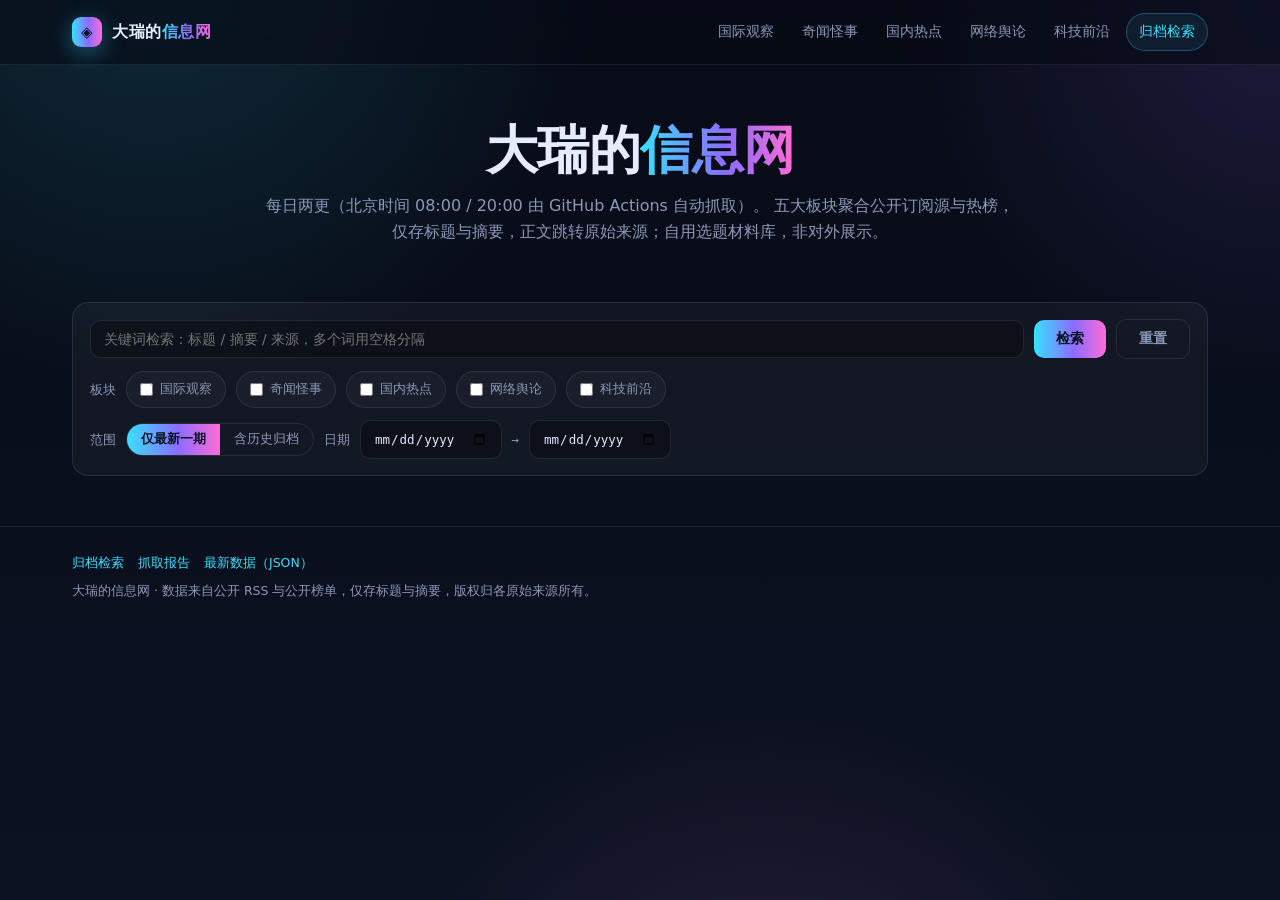
==== docs/index.html @ 67b0d4af "初始化大瑞的信息网：五板块每日两更静态情报站 - 21 个公开数据源（RSS / JSON API / 榜单），Python 标准库抓取脚本 scripts/update_data.py - 首页板块" ====
<!DOCTYPE html>
<html lang="zh-CN">
<head>
<meta charset="utf-8">
<meta name="viewport" content="width=device-width,initial-scale=1">
<title>大瑞的信息网 · 每日两更</title>
<meta name="description" content="个人自用「大瑞的信息网」：国际观察 / 奇闻怪事 / 国内热点 / 网络舆论 / 科技前沿，每日两更，支持归档检索。">
<link rel="stylesheet" href="styles.css">
<script src="data.js"></script>
<script src="archive/index.js"></script>
<script src="common.js"></script>
<script src="app.js"></script>
</head>
<body>
<div class="bg-glow"></div>

<header class="site-head">
  <div class="wrap head-inner">
    <div class="brand">
      <span class="logo">◈</span>
      <span class="brand-name">大瑞的<em>信息网</em></span>
    </div>
    <nav class="nav" id="nav">
      <a href="#board-geopolitics">国际观察</a>
      <a href="#board-oddities">奇闻怪事</a>
      <a href="#board-domestic">国内热点</a>
      <a href="#board-buzz">网络舆论</a>
      <a href="#board-tech">科技前沿</a>
      <a href="archive.html" class="strong">归档检索</a>
    </nav>
  </div>
</header>

<section class="hero wrap">
  <h1>大瑞的<span class="grad">信息网</span></h1>
  <p class="sub">每日两更（北京时间 08:00 / 20:00 由 GitHub Actions 自动抓取）。
     五大板块聚合公开订阅源与热榜，仅存标题与摘要，正文跳转原始来源；自用选题材料库，非对外展示。</p>
  <div class="hero-meta" id="heroMeta"></div>
</section>

<section class="wrap" id="searchPanel">
  <div class="panel">
    <div class="panel-row">
      <input type="text" id="kw" placeholder="关键词检索：标题 / 摘要 / 来源，多个词用空格分隔">
      <button class="btn" id="btnSearch">检索</button>
      <button class="btn ghost" id="btnReset">重置</button>
    </div>
    <div class="panel-row">
      <span class="panel-label">板块</span>
      <label class="chk" data-block-chk="geopolitics"><input type="checkbox" value="geopolitics">国际观察</label>
      <label class="chk" data-block-chk="oddities"><input type="checkbox" value="oddities">奇闻怪事</label>
      <label class="chk" data-block-chk="domestic"><input type="checkbox" value="domestic">国内热点</label>
      <label class="chk" data-block-chk="buzz"><input type="checkbox" value="buzz">网络舆论</label>
      <label class="chk" data-block-chk="tech"><input type="checkbox" value="tech">科技前沿</label>
    </div>
    <div class="panel-row">
      <span class="panel-label">范围</span>
      <div class="seg" id="scopeSeg">
        <button data-scope="latest" class="active">仅最新一期</button>
        <button data-scope="archive">含历史归档</button>
      </div>
      <span class="panel-label">日期</span>
      <input type="date" id="from" aria-label="起始日期">
      <span class="panel-label">→</span>
      <input type="date" id="to" aria-label="结束日期">
      <span id="searchHint" class="hint"></span>
    </div>
  </div>
</section>

<section class="wrap" id="results">
  <div class="res-head">
    <h2>检索结果</h2>
    <span class="res-count" id="resCount"></span>
  </div>
  <div id="resBody"></div>
</section>

<main class="wrap" id="boards"></main>

<footer class="site-foot">
  <div class="wrap">
    <div class="toplinks">
      <a href="archive.html">归档检索</a>
      <a href="report.json" target="_blank" rel="noopener">抓取报告</a>
      <a href="data.json" target="_blank" rel="noopener">最新数据（JSON）</a>
    </div>
    <div>大瑞的信息网 · 数据来自公开 RSS 与公开榜单，仅存标题与摘要，版权归各原始来源所有。</div>
    <p class="foot-tiny" id="footTiny"></p>
  </div>
</footer>

</body>
</html>
---- docs/styles.css ----
:root{
  --bg:#070b16; --bg2:#0b1222; --card:rgba(255,255,255,.04); --card-bd:rgba(255,255,255,.09);
  --txt:#e6ecff; --muted:#8b98b8; --line:rgba(255,255,255,.08);
  --cyan:#38e1ff; --violet:#8b6cff; --pink:#ff6bd6; --green:#39e0a0; --amber:#ffd76a; --red:#ff8080;
  --grad:linear-gradient(90deg,#38e1ff,#8b6cff 55%,#ff6bd6);
  --r:16px; --maxw:1180px;
  --mono:ui-monospace,"SF Mono",Menlo,Consolas,"Cascadia Code",monospace;
  --sans:-apple-system,BlinkMacSystemFont,"Segoe UI","PingFang SC","Microsoft YaHei",system-ui,sans-serif;
}
*{box-sizing:border-box}
html{scroll-behavior:smooth}
body{margin:0;font-family:var(--sans);color:var(--txt);background:var(--bg);line-height:1.6;-webkit-font-smoothing:antialiased;overflow-x:hidden}
.bg-glow{position:fixed;inset:0;z-index:-1;background:
  radial-gradient(60vw 60vw at 12% -8%,rgba(56,225,255,.16),transparent 60%),
  radial-gradient(55vw 55vw at 100% 0%,rgba(139,108,255,.16),transparent 55%),
  radial-gradient(50vw 50vw at 60% 120%,rgba(255,107,214,.12),transparent 60%),
  linear-gradient(180deg,var(--bg),var(--bg2));}
a{color:inherit;text-decoration:none}
.wrap{max-width:var(--maxw);margin:0 auto;padding:0 22px}

/* header */
.site-head{position:sticky;top:0;z-index:50;backdrop-filter:blur(14px);background:rgba(7,11,22,.62);border-bottom:1px solid var(--line)}
.head-inner{display:flex;align-items:center;justify-content:space-between;height:64px;gap:16px}
.brand{display:flex;align-items:center;gap:10px;font-weight:800;letter-spacing:.5px}
.logo{display:inline-grid;place-items:center;width:30px;height:30px;border-radius:9px;background:var(--grad);color:#06101f;font-size:15px;box-shadow:0 6px 22px rgba(56,225,255,.35)}
.brand-name em{font-style:normal;background:var(--grad);-webkit-background-clip:text;background-clip:text;color:transparent}
.nav{display:flex;gap:4px;flex-wrap:wrap;align-items:center}
.nav a{font-size:13.5px;color:var(--muted);padding:7px 12px;border-radius:99px;transition:.18s}
.nav a:hover{color:var(--txt);background:var(--card)}
.nav a.strong{color:var(--cyan);border:1px solid rgba(56,225,255,.28);background:rgba(56,225,255,.08)}

/* hero */
.hero{padding:56px 0 26px;text-align:center}
.hero h1{font-size:clamp(28px,5.4vw,52px);line-height:1.12;margin:0 0 14px;font-weight:900;letter-spacing:-.5px}
.grad{background:var(--grad);-webkit-background-clip:text;background-clip:text;color:transparent}
.hero .sub{max-width:760px;margin:0 auto;color:var(--muted);font-size:clamp(13.5px,2.1vw,16px)}
.hero-meta{display:flex;gap:10px;justify-content:center;flex-wrap:wrap;margin-top:22px}
.chip{font-family:var(--mono);font-size:12.5px;color:var(--txt);background:var(--card);border:1px solid var(--card-bd);padding:7px 14px;border-radius:99px}
.chip a{color:var(--cyan)}
.live-chip.on{color:var(--green);border-color:rgba(57,224,160,.35)}
.live-chip.off{color:var(--muted)}
.live-chip::before{content:"●";margin-right:7px;font-size:9px;vertical-align:middle}

/* search panel */
.panel{background:var(--card);border:1px solid var(--card-bd);border-radius:var(--r);padding:16px 17px;margin-top:10px}
.panel-row{display:flex;flex-wrap:wrap;gap:10px;align-items:center}
.panel-row + .panel-row{margin-top:12px}
.panel input[type=text],.panel input[type=date]{
  background:rgba(0,0,0,.28);border:1px solid var(--card-bd);border-radius:10px;color:var(--txt);
  padding:10px 13px;font-family:inherit;font-size:14px}
.panel input[type=text]{flex:1 1 260px;min-width:200px}
.panel input[type=date]{font-family:var(--mono);font-size:12.5px}
.panel input:focus{outline:none;border-color:var(--cyan);box-shadow:0 0 0 3px rgba(56,225,255,.12)}
.panel-label{font-size:12.5px;color:var(--muted);font-family:var(--mono);white-space:nowrap}
.seg{display:inline-flex;border:1px solid var(--card-bd);border-radius:99px;overflow:hidden}
.seg button{font-family:inherit;font-size:12.5px;color:var(--muted);background:transparent;border:none;padding:7px 14px;cursor:pointer}
.seg button.active{color:#06101f;background:var(--grad);font-weight:800}
.chk{display:inline-flex;align-items:center;gap:7px;font-size:13px;color:var(--muted);background:rgba(255,255,255,.03);border:1px solid var(--card-bd);border-radius:99px;padding:7px 13px;cursor:pointer;user-select:none;transition:.16s}
.chk:hover{color:var(--txt);border-color:rgba(56,225,255,.35)}
.chk input{accent-color:#38e1ff;margin:0}
.chk.on{color:var(--txt);border-color:rgba(56,225,255,.45);background:rgba(56,225,255,.08)}
.btn{background:var(--grad);color:#06101f;font-weight:800;border:none;padding:10px 22px;border-radius:10px;cursor:pointer;font-size:14px;font-family:inherit;transition:.18s}
.btn:hover{filter:brightness(1.08);box-shadow:0 8px 26px rgba(56,225,255,.3)}
.btn.ghost{background:transparent;color:var(--muted);border:1px solid var(--card-bd);font-weight:600}
.btn.ghost:hover{color:var(--txt);border-color:var(--cyan);box-shadow:none;filter:none}
.btn:disabled{opacity:.55;cursor:default;filter:none;box-shadow:none}
.hint{color:var(--muted);font-size:12.5px;margin:8px 0 0}

/* boards */
.board{padding:38px 0 6px}
.board-head{margin-bottom:18px}
.board-head h2{margin:0;font-size:clamp(19px,2.8vw,26px);font-weight:850;display:flex;align-items:center;gap:12px;letter-spacing:-.3px}
.idx{font-family:var(--mono);font-size:13px;color:var(--cyan);opacity:.8;font-weight:700}
.cnt{font-family:var(--mono);font-size:12px;color:var(--muted);border:1px solid var(--card-bd);border-radius:99px;padding:2px 10px}
.board-sub{margin:6px 0 0 0;color:var(--muted);font-size:13.5px}
.grid{display:grid;gap:14px;grid-template-columns:repeat(auto-fill,minmax(330px,1fr))}

/* cards */
.card{position:relative;background:var(--card);border:1px solid var(--card-bd);border-radius:var(--r);padding:15px 16px;transition:.18s;overflow:hidden}
.card::after{content:"";position:absolute;inset:0;border-radius:var(--r);padding:1px;background:var(--grad);opacity:0;transition:.2s;-webkit-mask:linear-gradient(#000 0 0) content-box,linear-gradient(#000 0 0);-webkit-mask-composite:xor;mask-composite:exclude;pointer-events:none}
.card:hover{transform:translateY(-3px);background:rgba(255,255,255,.06)}
.card:hover::after{opacity:.6}
.card h3{margin:0 0 7px;font-size:15.5px;font-weight:750;line-height:1.38}
.card h3 a{color:#eaf0ff;transition:.15s}
.card h3 a:hover{color:var(--cyan)}
.card p.sum{margin:0 0 12px;color:var(--muted);font-size:13.5px;line-height:1.55}
.item-card{display:flex;flex-direction:column}
.item-card .sum{flex:1 1 auto}
.tag{display:inline-block;font-family:var(--mono);font-size:11px;color:var(--cyan);background:rgba(56,225,255,.1);border:1px solid rgba(56,225,255,.22);padding:2px 8px;border-radius:6px}
.tag.cred-official{color:var(--green);background:rgba(57,224,160,.1);border-color:rgba(57,224,160,.26)}
.tag.cred-mainstream{color:var(--cyan);background:rgba(56,225,255,.1);border-color:rgba(56,225,255,.24)}
.tag.cred-repost{color:var(--muted);background:rgba(255,255,255,.05);border-color:var(--card-bd)}
.tag.blk{color:var(--violet);background:rgba(139,108,255,.1);border-color:rgba(139,108,255,.26)}
.card .src{margin-top:auto;display:flex;align-items:center;gap:8px;flex-wrap:wrap;padding-top:11px;border-top:1px solid var(--line);font-size:12px;color:var(--muted)}
.src-out{color:var(--muted);white-space:nowrap;overflow:hidden;text-overflow:ellipsis;max-width:190px}
.src-out a{color:var(--cyan);border-bottom:1px dashed rgba(56,225,255,.4)}
.src-out a:hover{color:#fff}
.when{font-family:var(--mono);font-size:11.5px;color:var(--muted);margin-left:auto}

/* search results */
#results{display:none}
#results.on{display:block}
.res-head{display:flex;align-items:baseline;gap:12px;flex-wrap:wrap;margin-bottom:14px}
.res-head h2{margin:0;font-size:clamp(18px,2.6vw,24px);font-weight:850}
.res-count{font-family:var(--mono);font-size:12.5px;color:var(--cyan)}
.empty{color:var(--muted);font-size:13.5px;padding:22px 4px;text-align:center;border:1px dashed var(--card-bd);border-radius:var(--r)}
.skeleton{color:var(--muted);font-size:13px;padding:12px}
.err{color:var(--red)}

/* archive page */
.arc-layout{display:grid;grid-template-columns:250px 1fr;gap:20px;align-items:start;padding-top:8px}
.arc-side{position:sticky;top:80px;background:var(--card);border:1px solid var(--card-bd);border-radius:var(--r);padding:14px 12px;max-height:74vh;overflow:auto}
.arc-side h3{margin:0 0 10px;font-size:14px;font-weight:800;color:var(--muted);letter-spacing:.4px}
.arc-side .stat{font-family:var(--mono);font-size:11.5px;color:var(--muted);margin:0 0 10px}
.day-btn{display:flex;align-items:center;justify-content:space-between;gap:8px;width:100%;text-align:left;font-family:var(--mono);font-size:13px;color:var(--muted);background:transparent;border:1px solid transparent;border-radius:10px;padding:9px 11px;cursor:pointer;transition:.15s;margin-bottom:4px}
.day-btn:hover{color:var(--txt);background:rgba(255,255,255,.05)}
.day-btn.active{color:#06101f;background:var(--grad);font-weight:800;border-color:transparent}
.day-btn .d-count{font-size:11.5px;opacity:.85}
.arc-main{min-width:0}
.arc-title{display:flex;align-items:center;gap:12px;flex-wrap:wrap;margin:2px 0 14px}
.arc-title h2{margin:0;font-size:clamp(18px,2.6vw,24px);font-weight:850;font-family:var(--mono)}
.rounds{display:flex;gap:6px;flex-wrap:wrap}
.round{font-family:var(--mono);font-size:11px;color:var(--green);background:rgba(57,224,160,.1);border:1px solid rgba(57,224,160,.24);border-radius:6px;padding:2px 8px}
.block-sec{padding:22px 0 2px}
.block-sec h3{margin:0 0 12px;font-size:16px;font-weight:800;display:flex;align-items:center;gap:10px}
.block-sec .bdesc{color:var(--muted);font-size:12.5px;font-weight:400}

/* footer */
.site-foot{border-top:1px solid var(--line);margin-top:50px;padding:26px 0 40px;color:var(--muted);font-size:12.5px}
.foot-tiny{font-family:var(--mono);opacity:.7;margin:6px 0 0}
.toplinks{display:flex;gap:14px;flex-wrap:wrap;margin-bottom:8px}
.toplinks a{color:var(--cyan)}

@media(max-width:820px){
  .arc-layout{grid-template-columns:1fr}
  .arc-side{position:static;max-height:none}
}
@media(max-width:640px){
  .nav a.hide-sm{display:none}
  .hero{padding-top:34px}
  .grid{grid-template-columns:1fr}
}
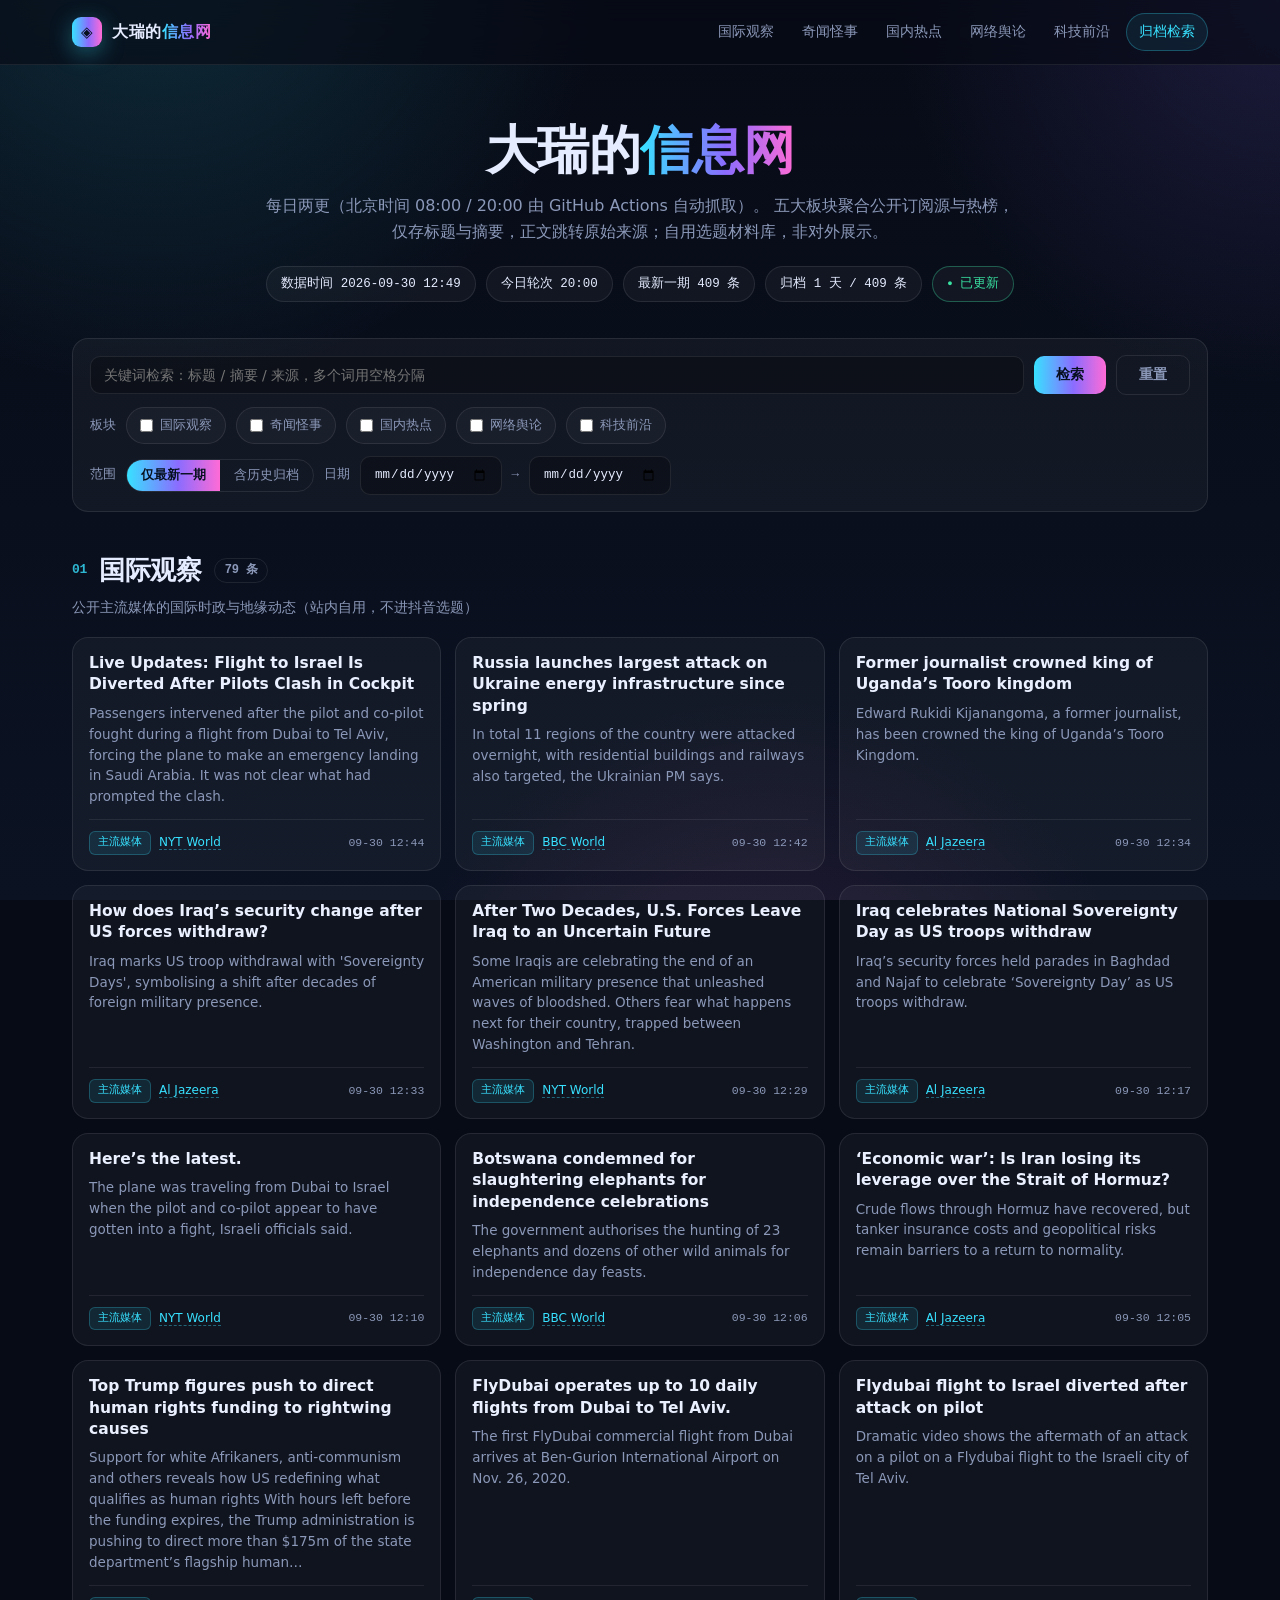
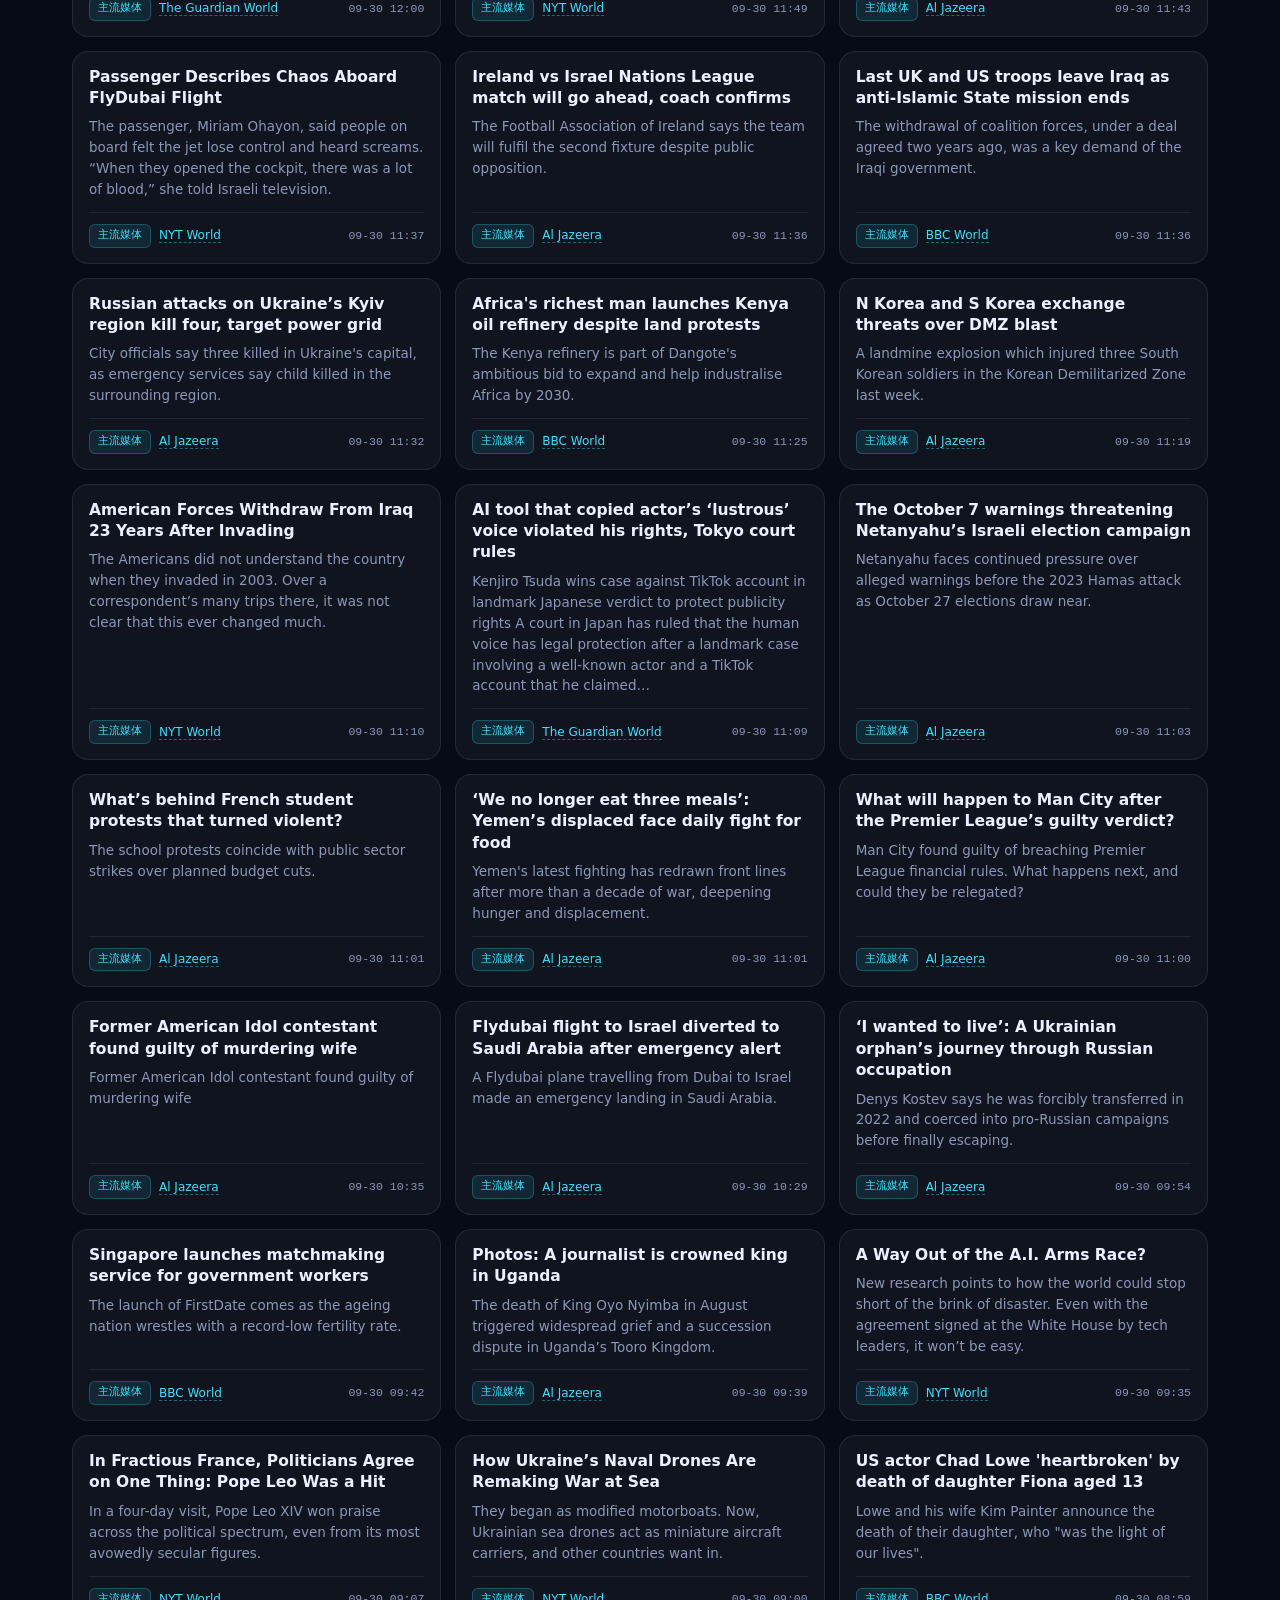
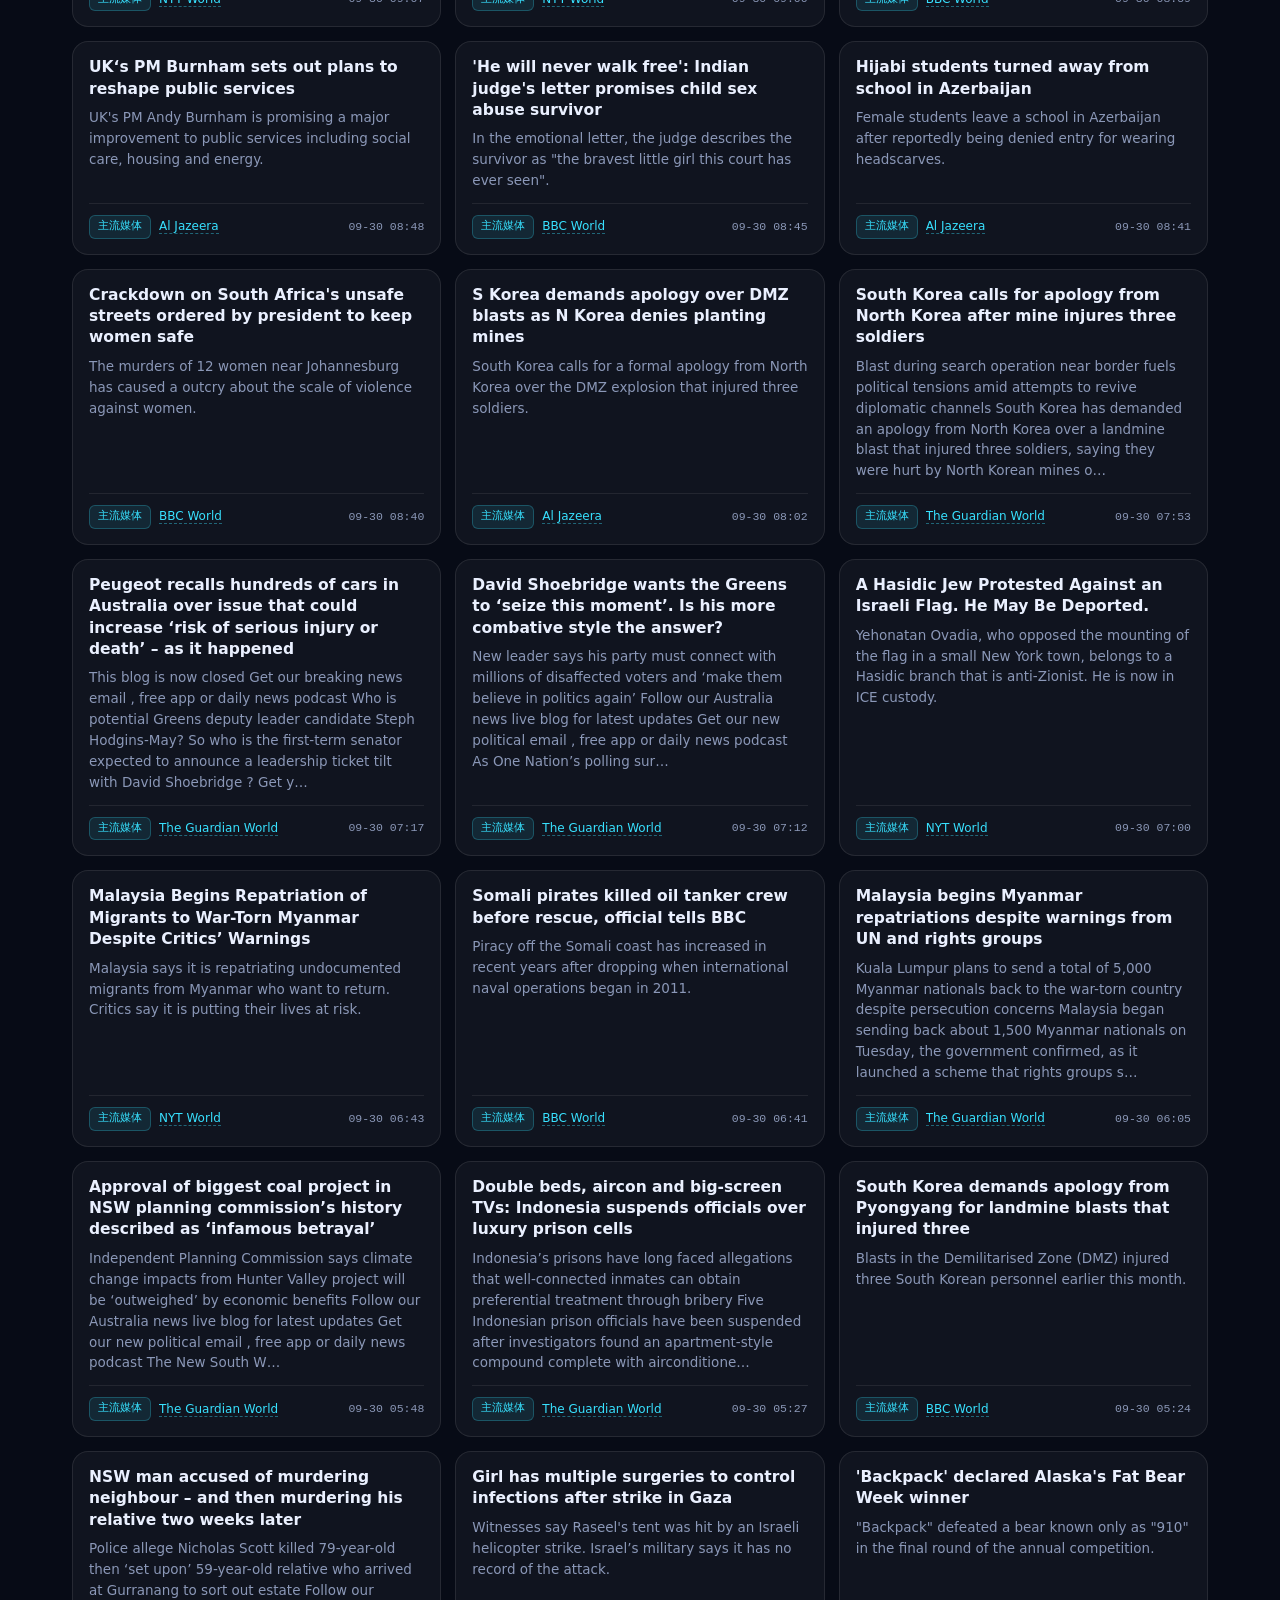
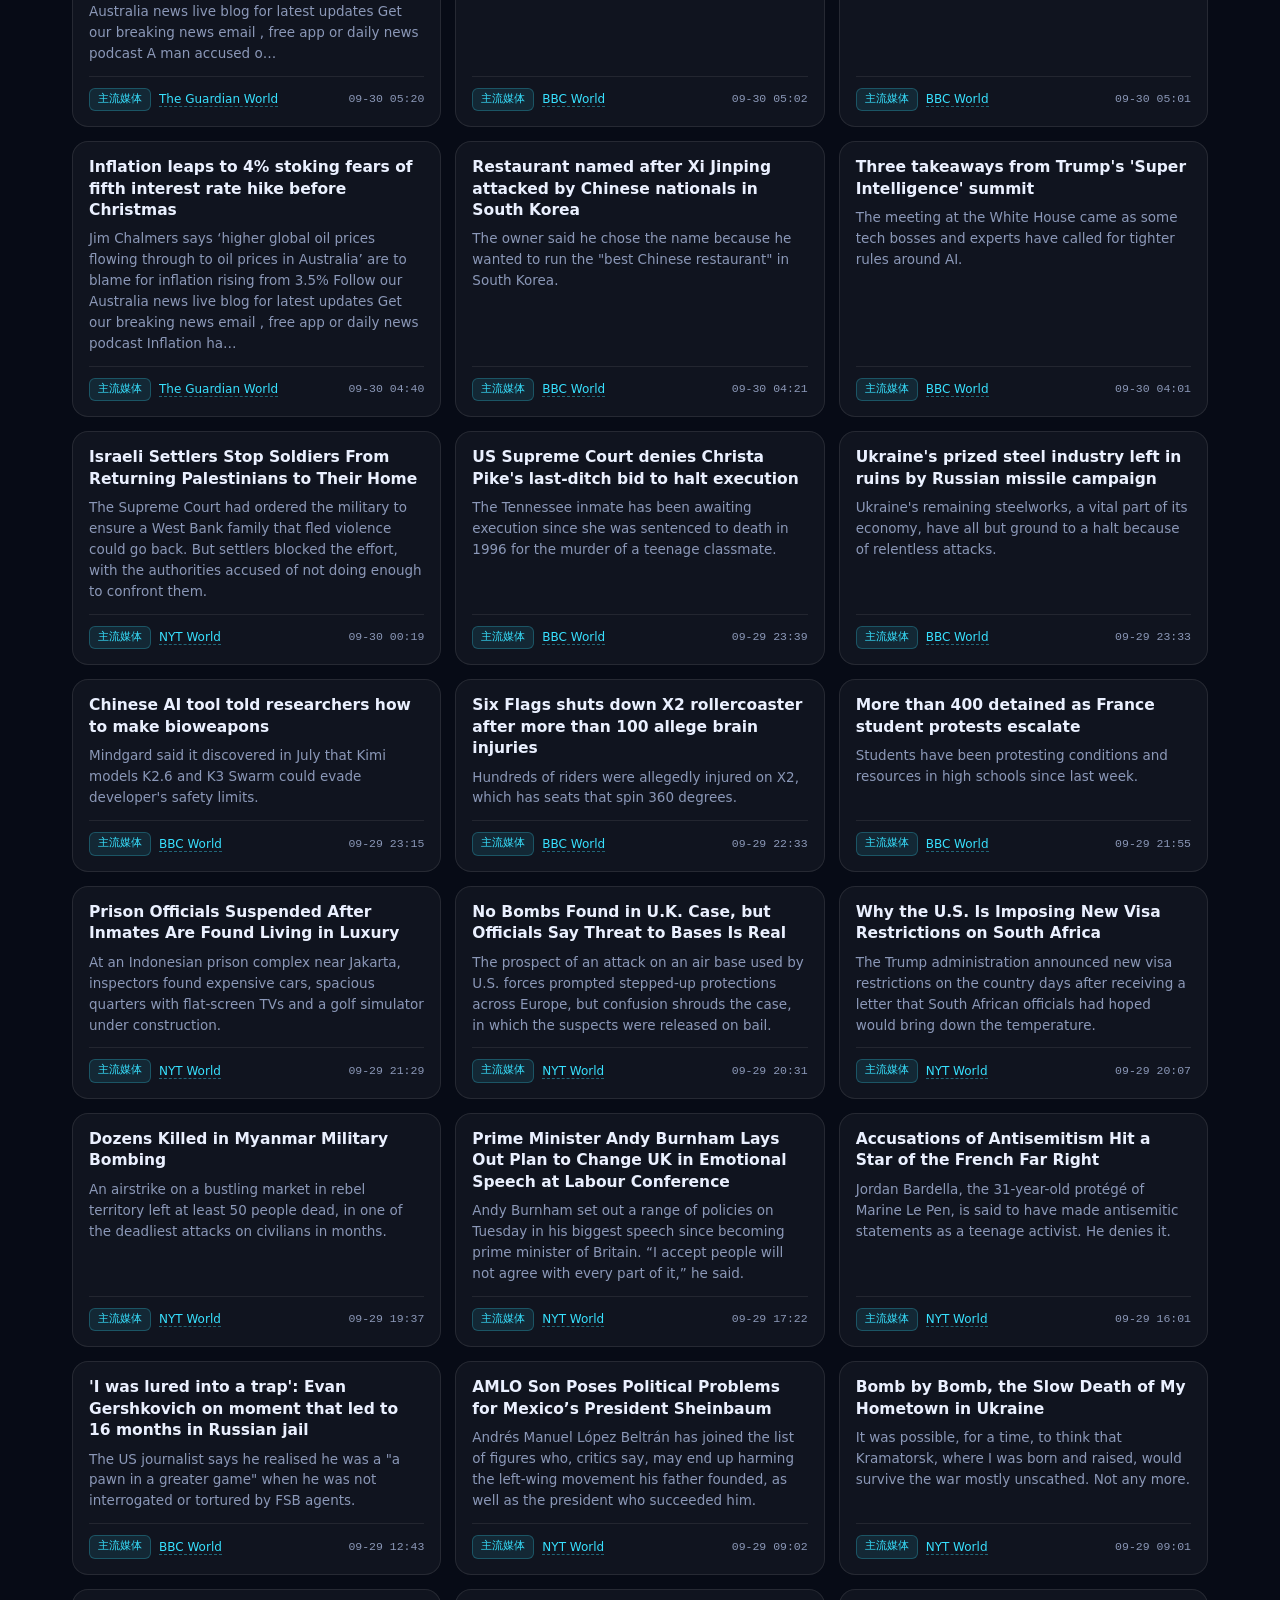
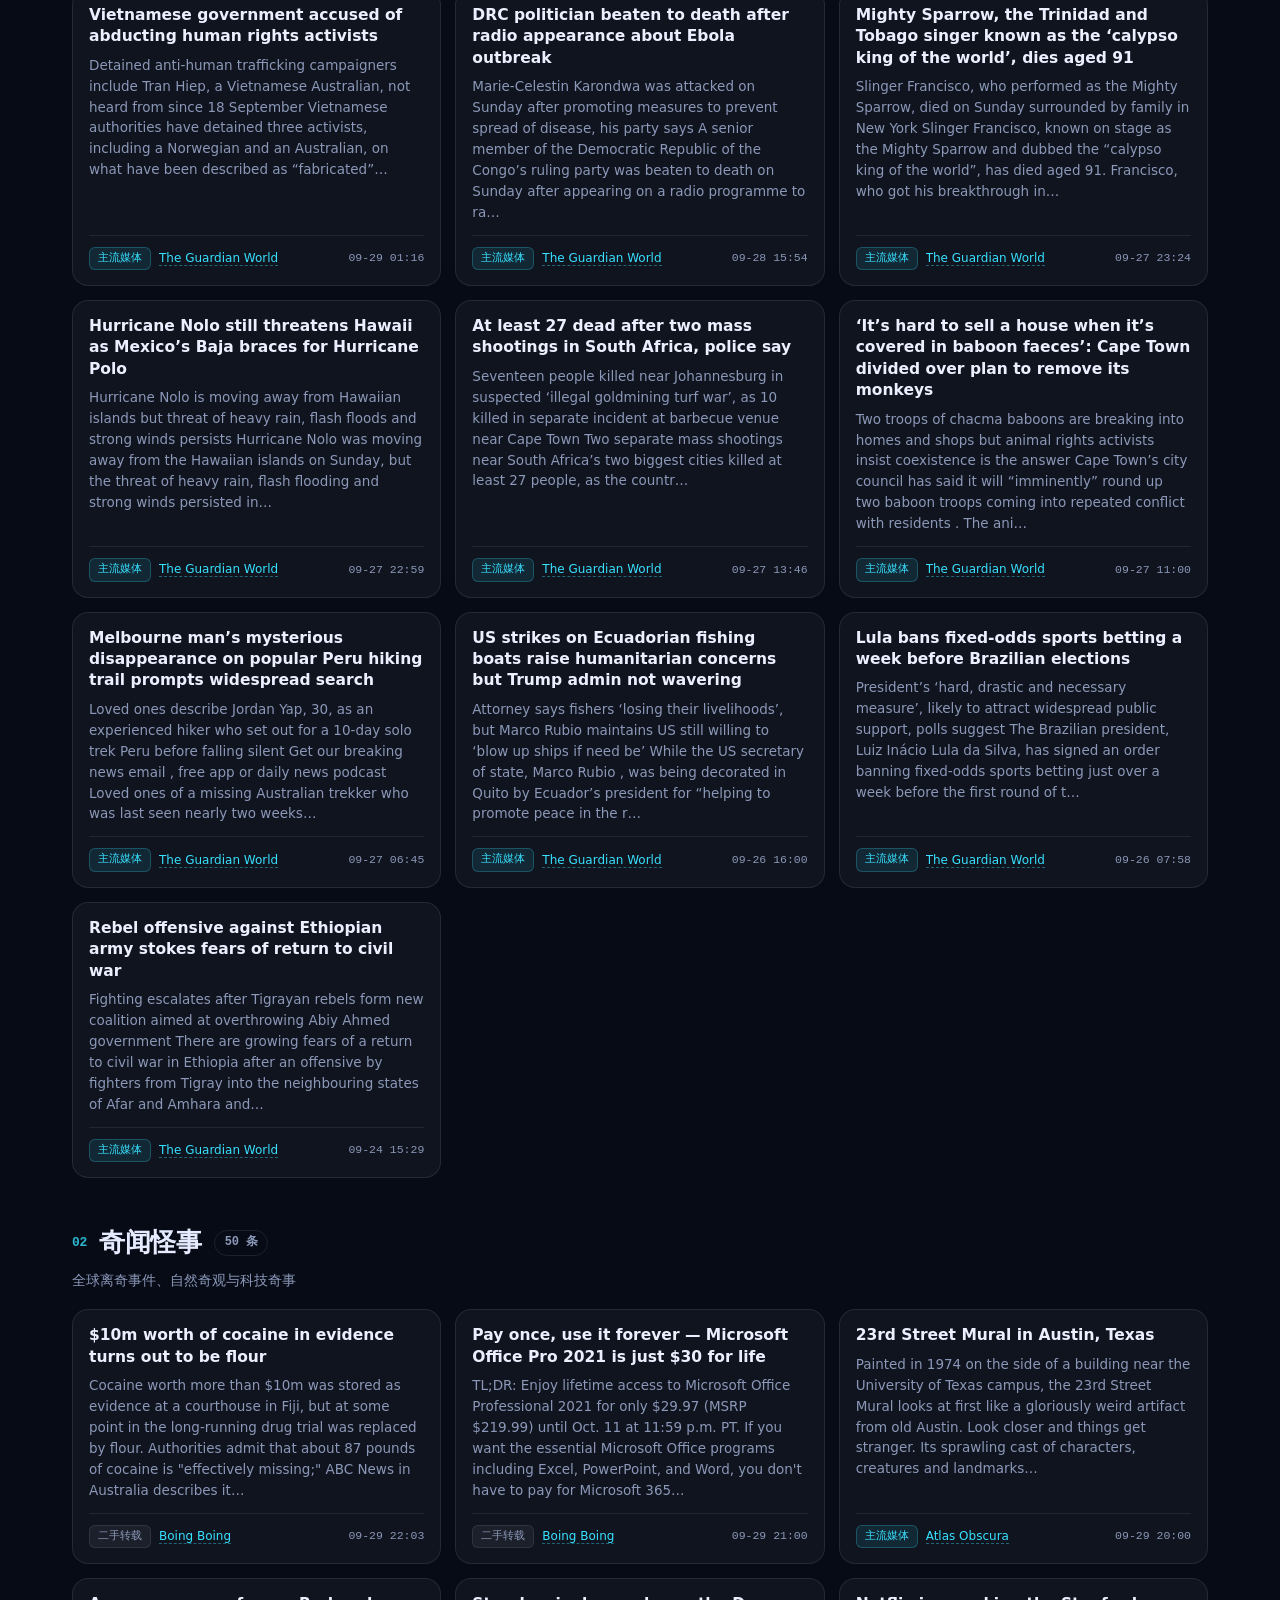
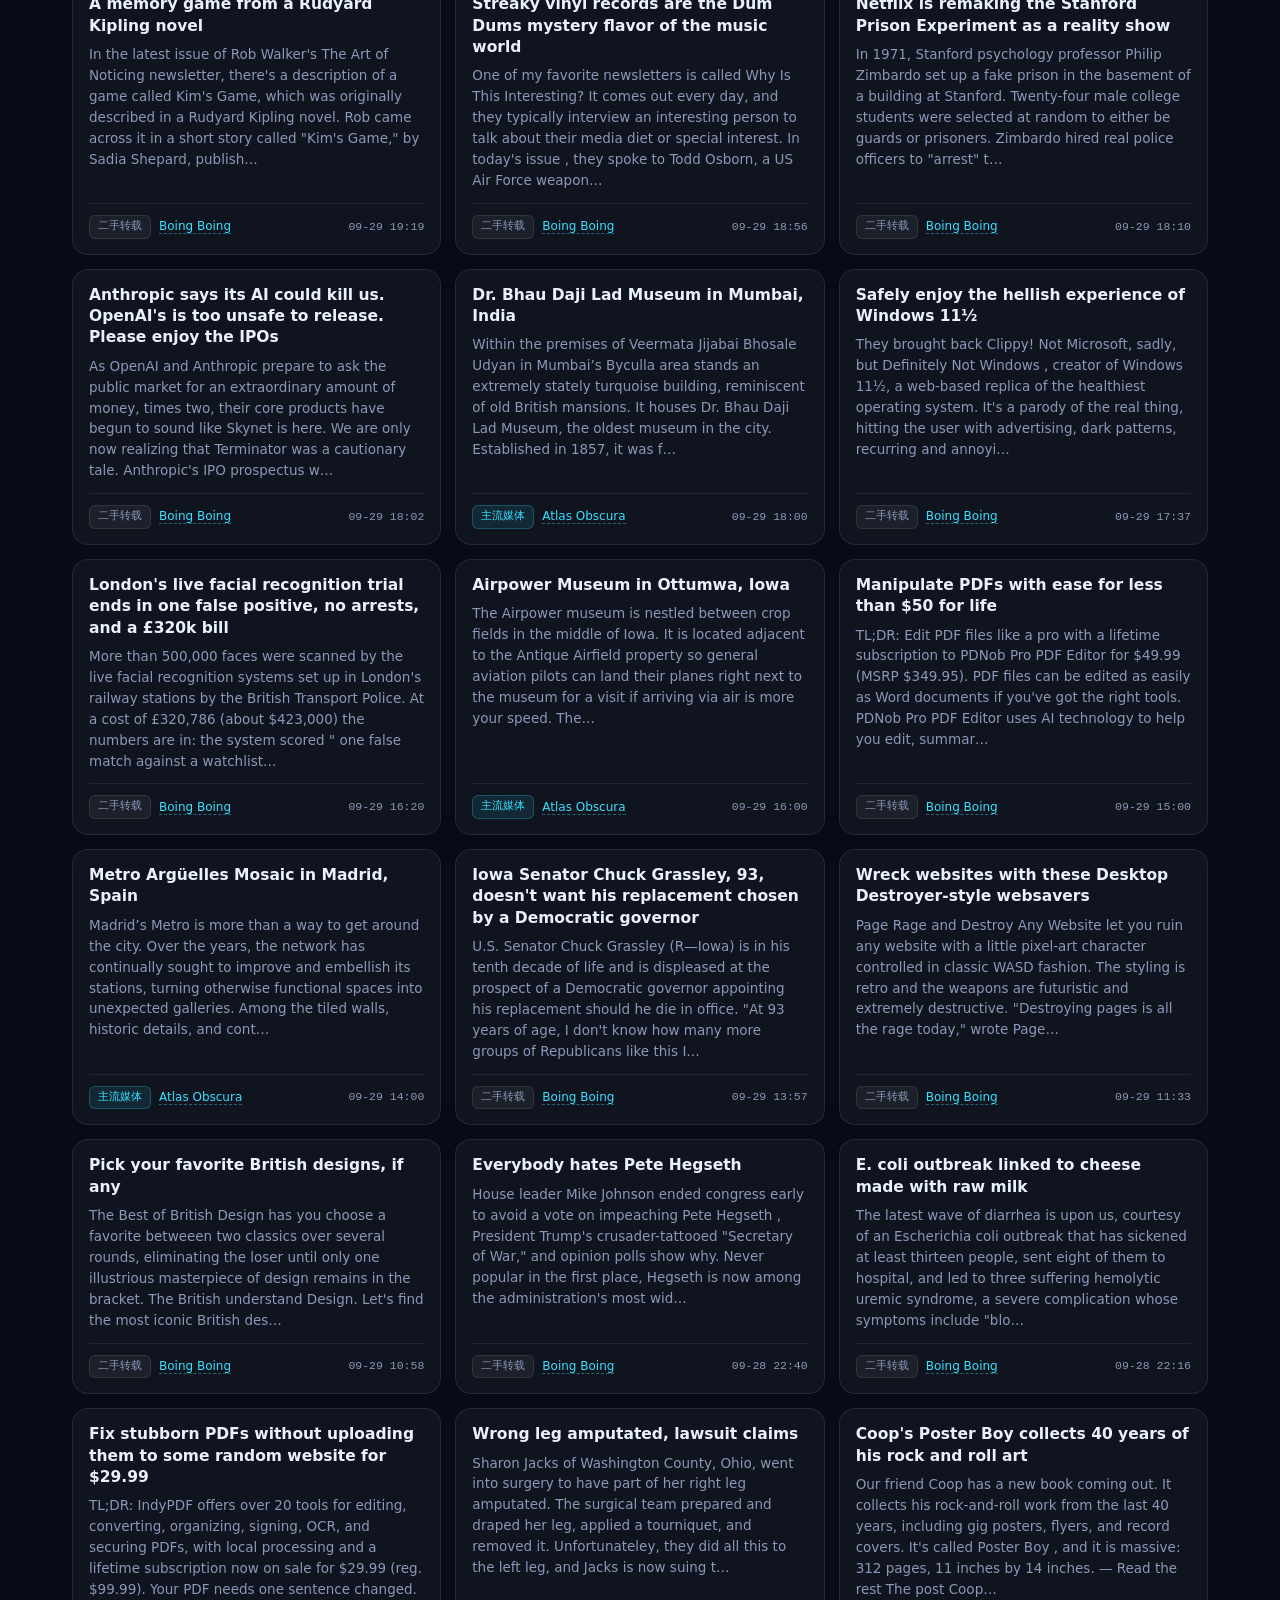
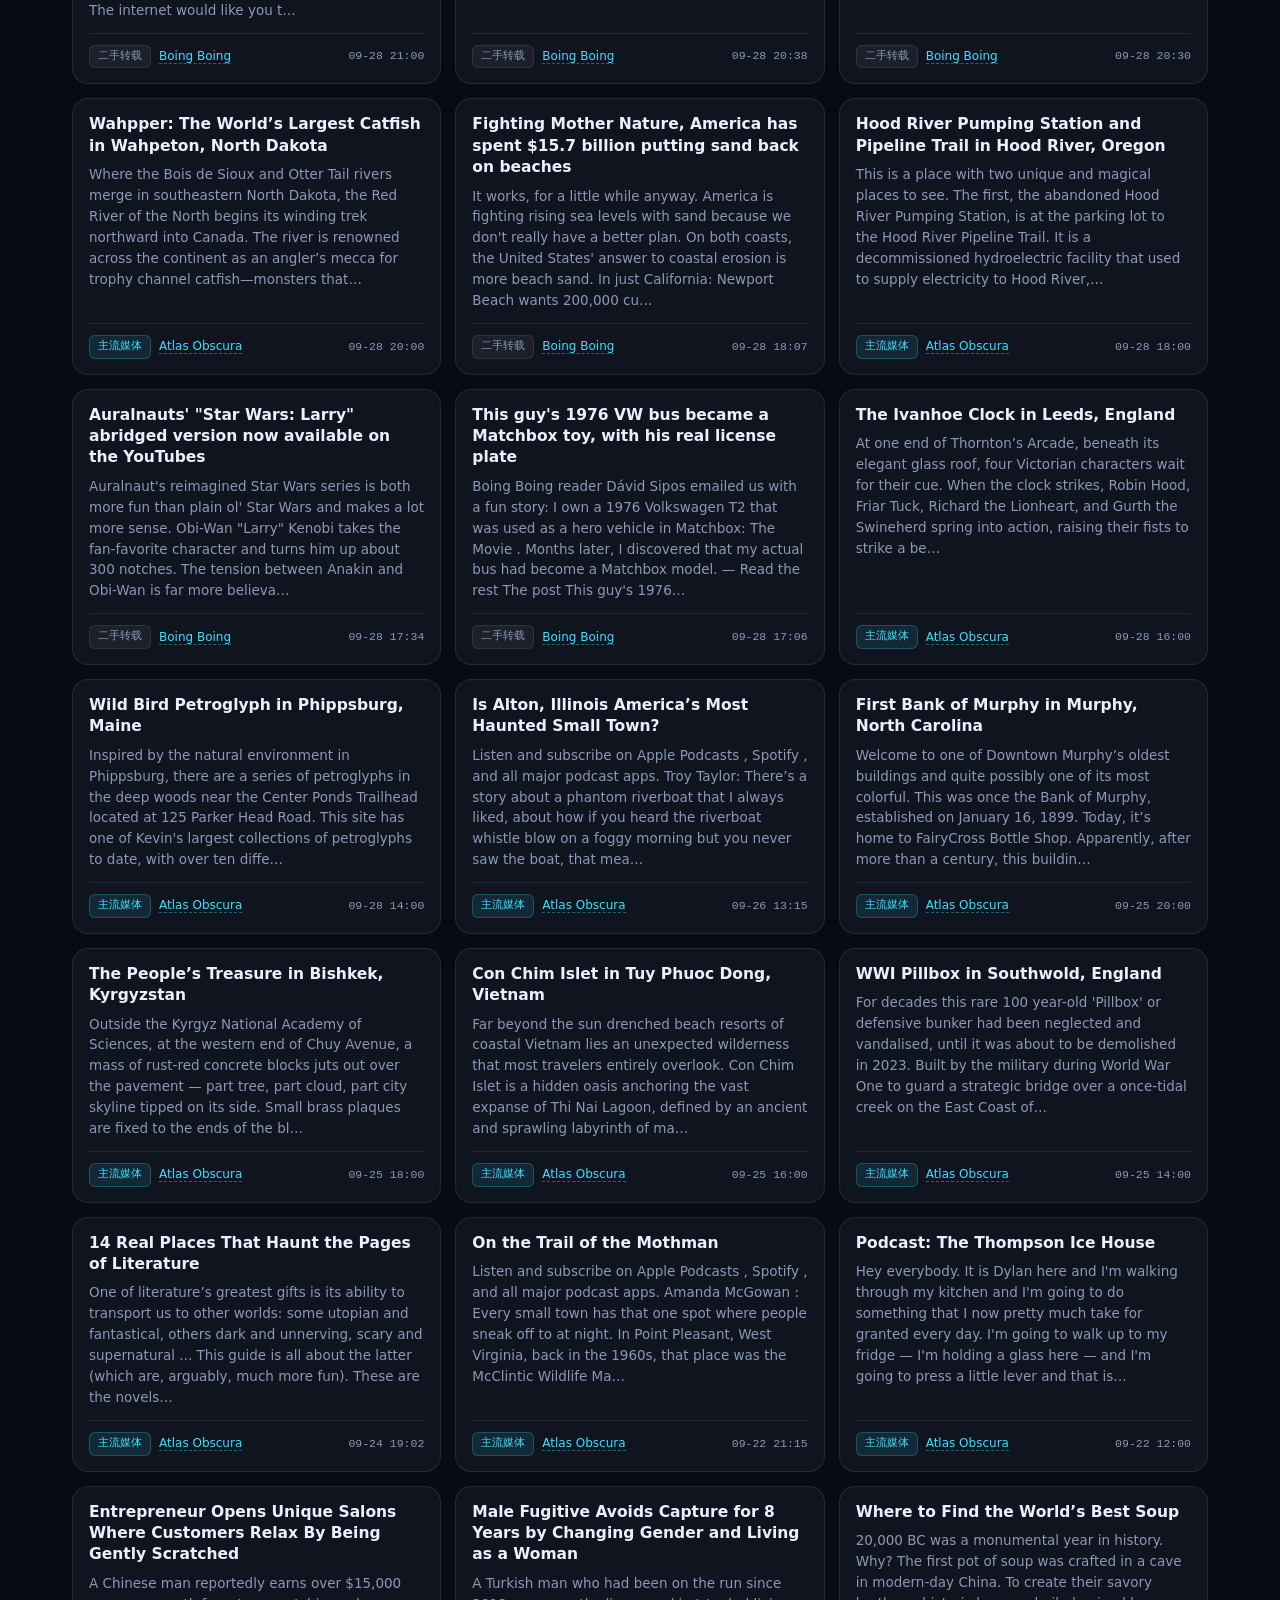
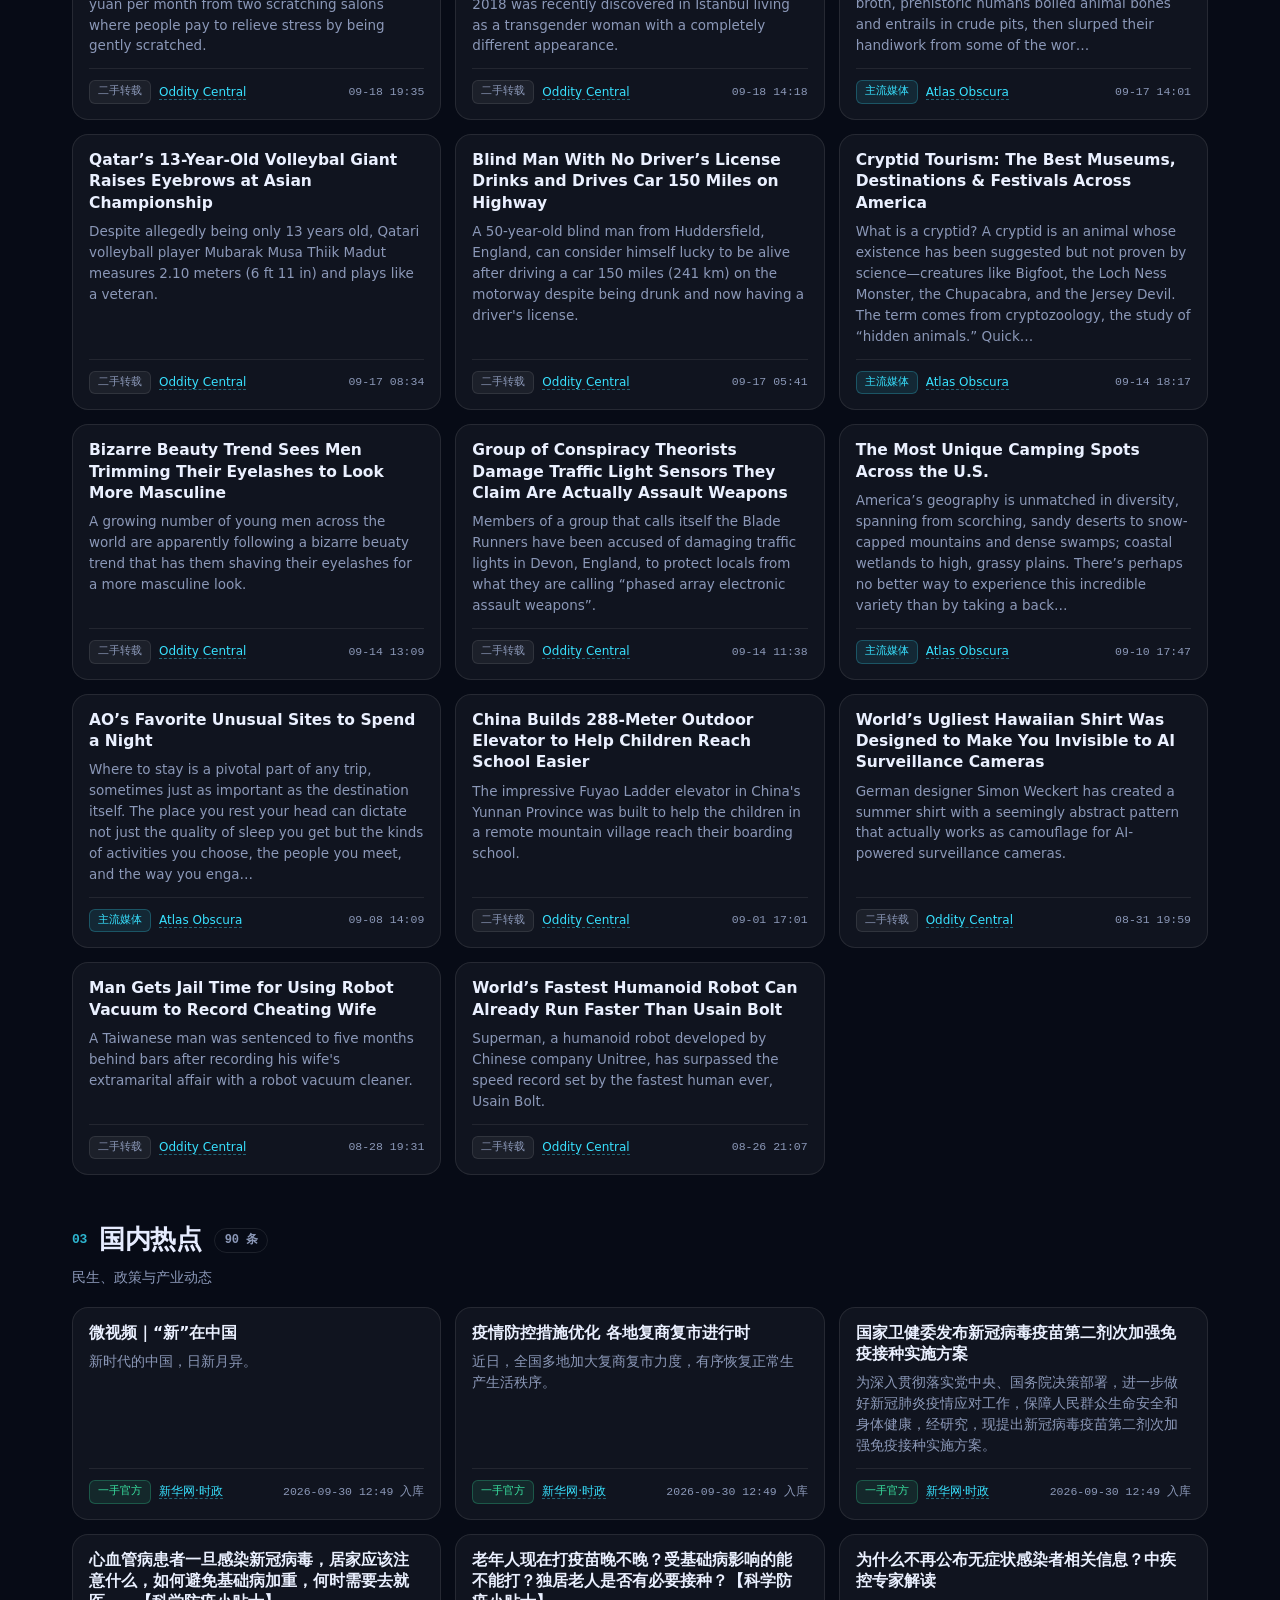
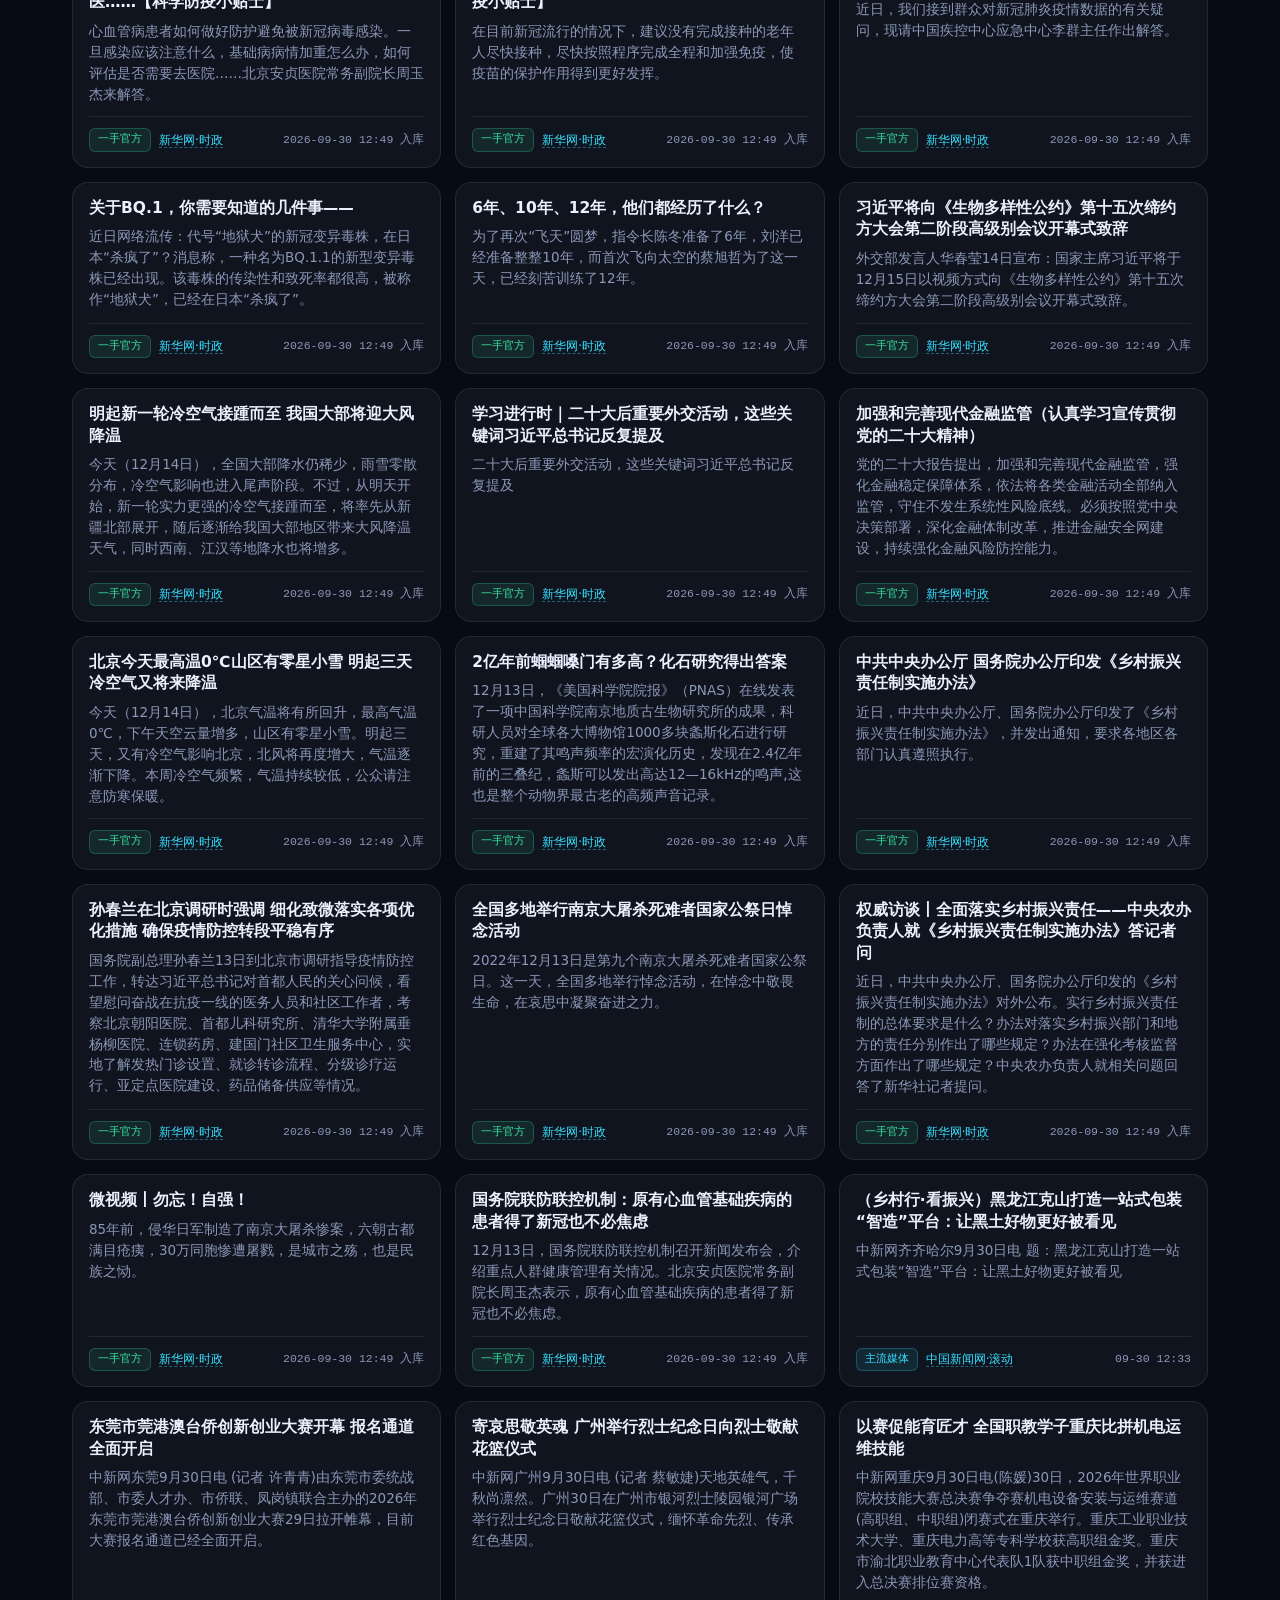
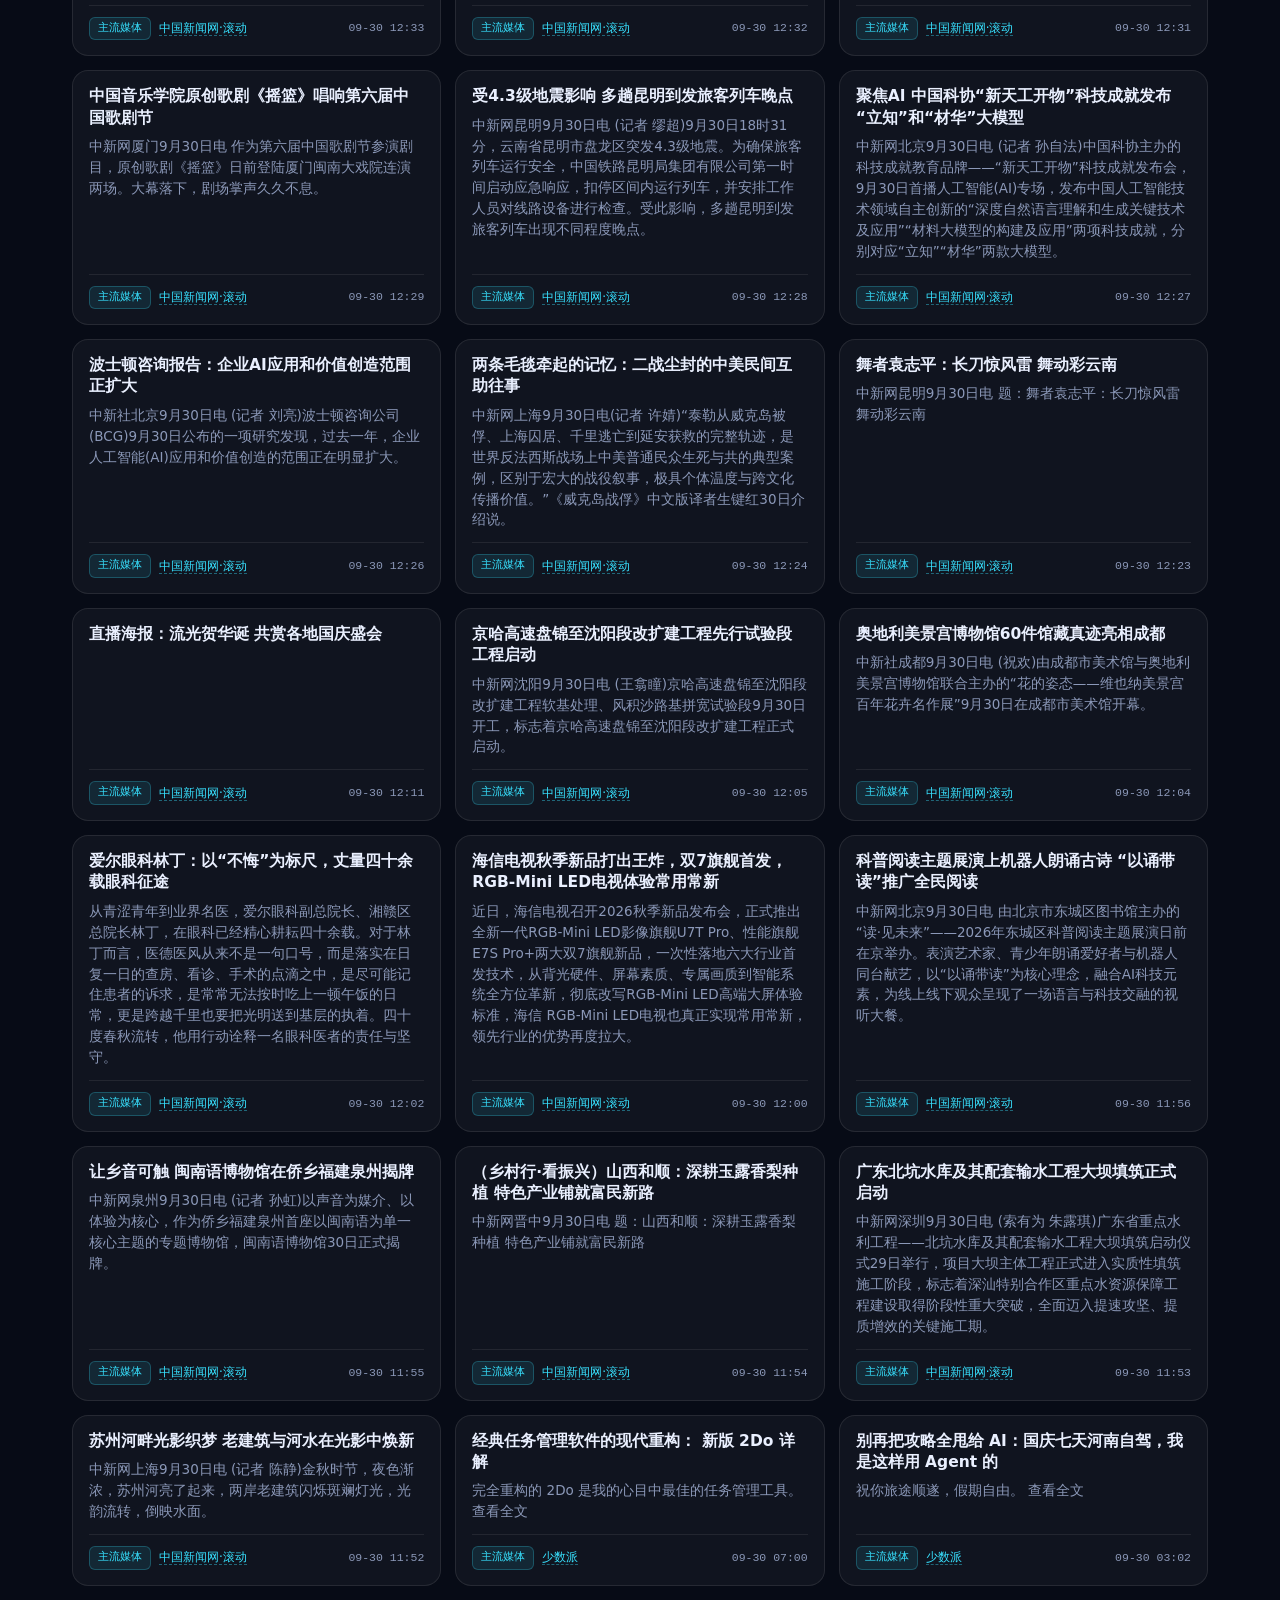
==== commit 58fc9702: "fix(web): 首屏脚本加 defer，修复 file:// 直开时卡片与归档不渲染 index.html / archive.html 的 4 个 <script> 位于 <head> 且未加 " ====
--- a/docs/index.html
+++ b/docs/index.html
@@ -6,10 +6,10 @@
 <title>大瑞的信息网 · 每日两更</title>
 <meta name="description" content="个人自用「大瑞的信息网」：国际观察 / 奇闻怪事 / 国内热点 / 网络舆论 / 科技前沿，每日两更，支持归档检索。">
 <link rel="stylesheet" href="styles.css">
-<script src="data.js"></script>
-<script src="archive/index.js"></script>
-<script src="common.js"></script>
-<script src="app.js"></script>
+<script src="data.js" defer></script>
+<script src="archive/index.js" defer></script>
+<script src="common.js" defer></script>
+<script src="app.js" defer></script>
 </head>
 <body>
 <div class="bg-glow"></div>
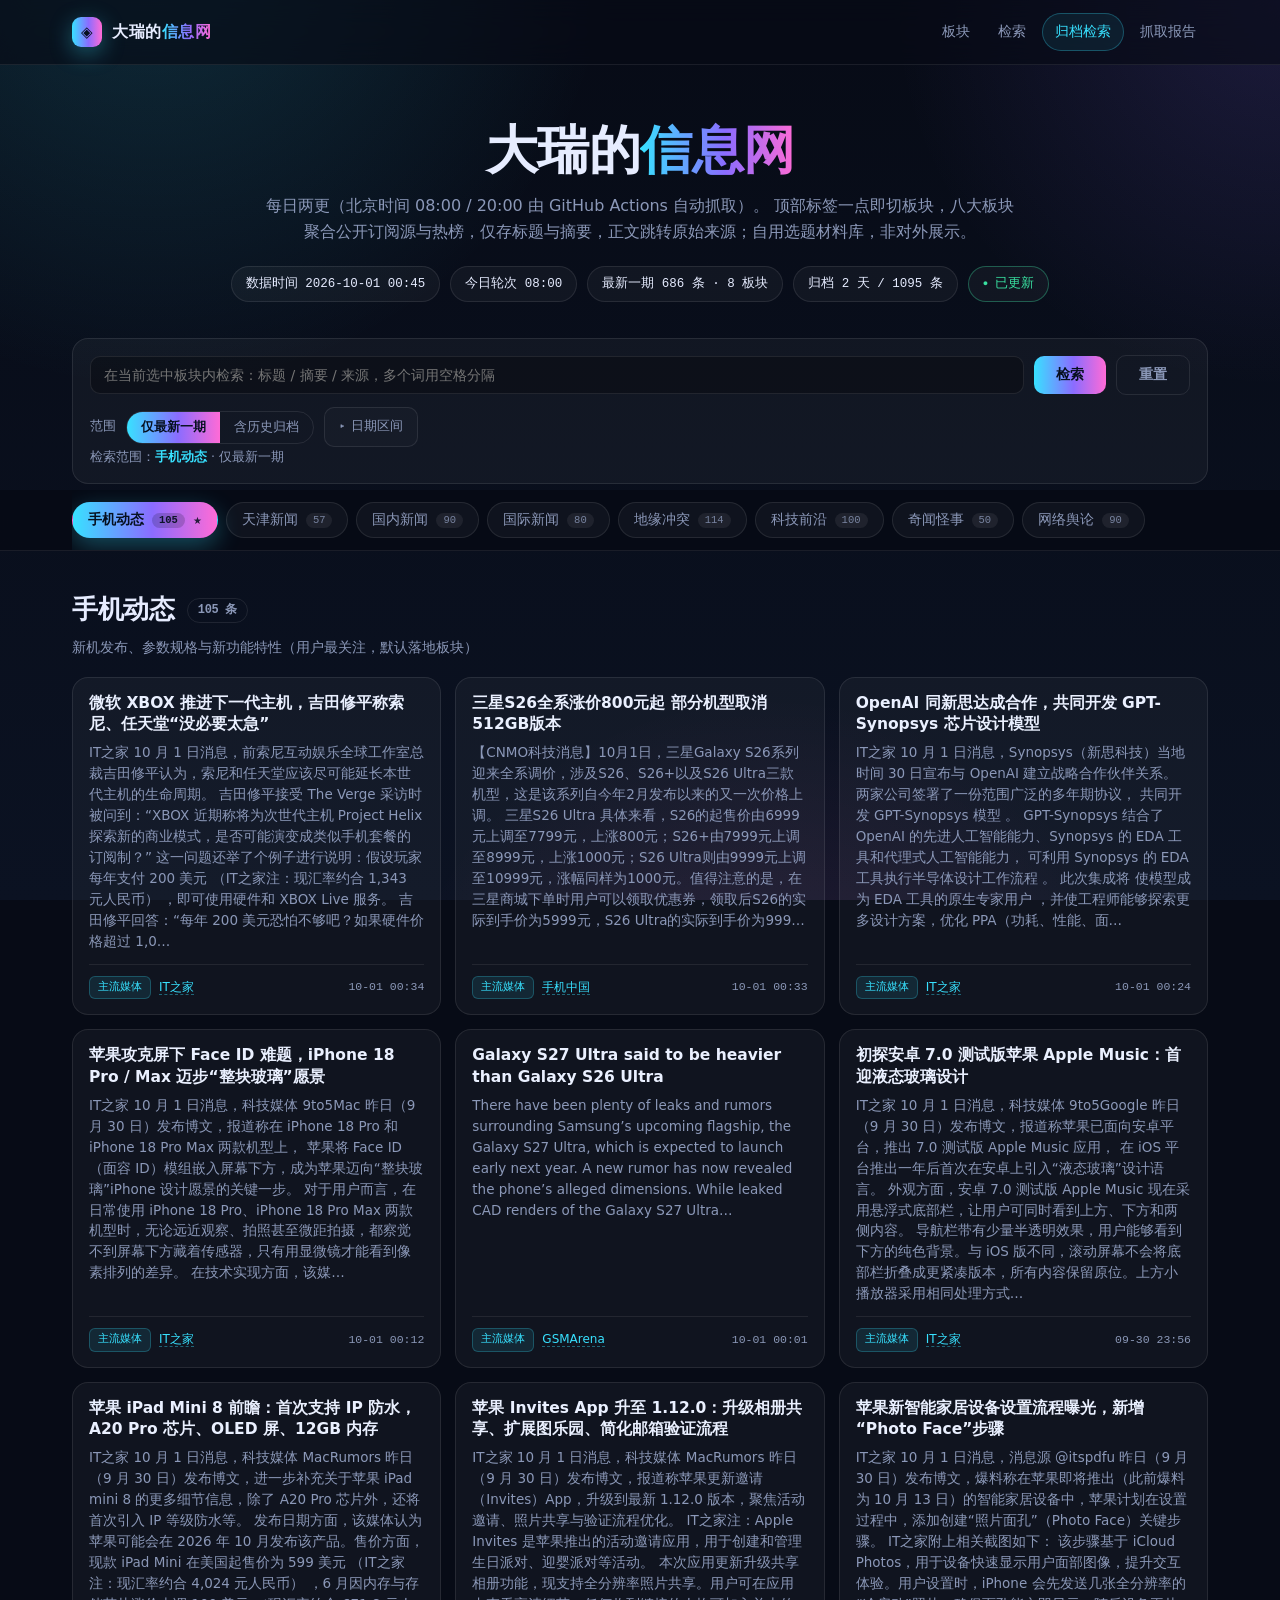
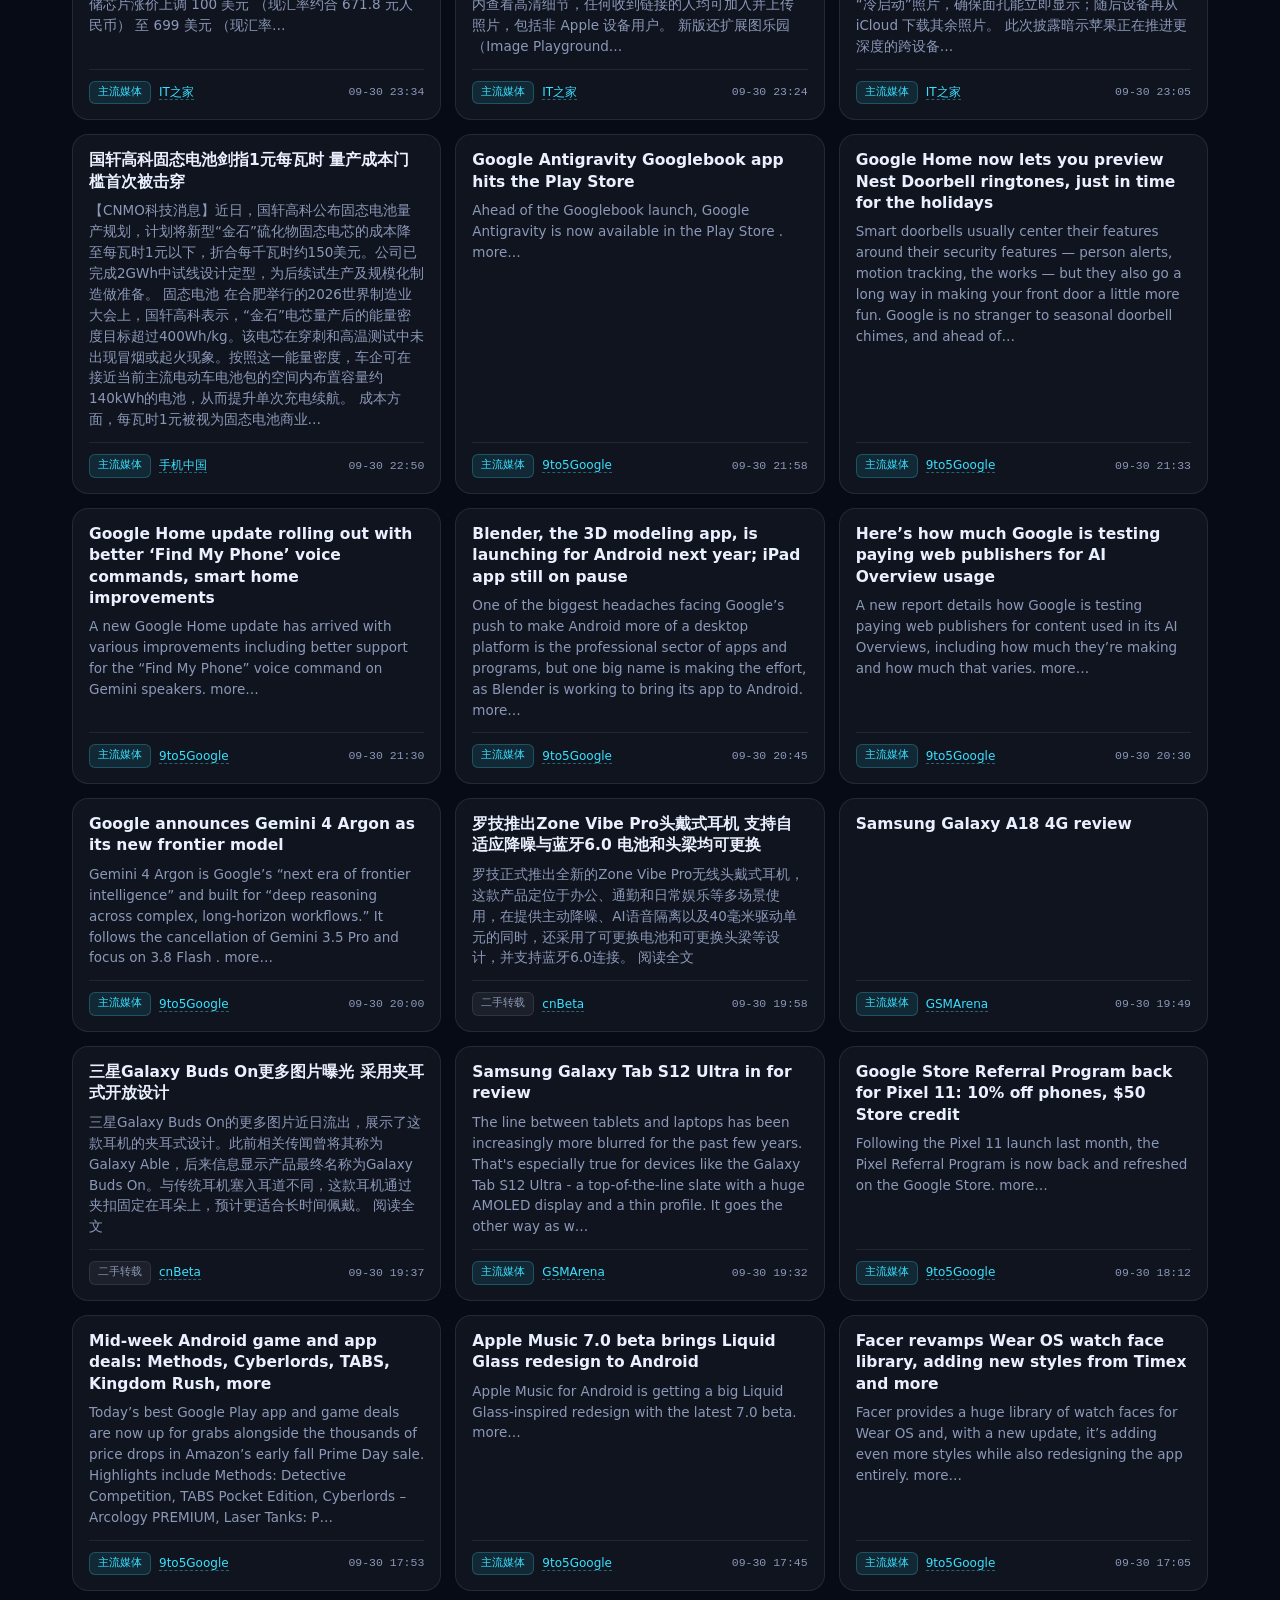
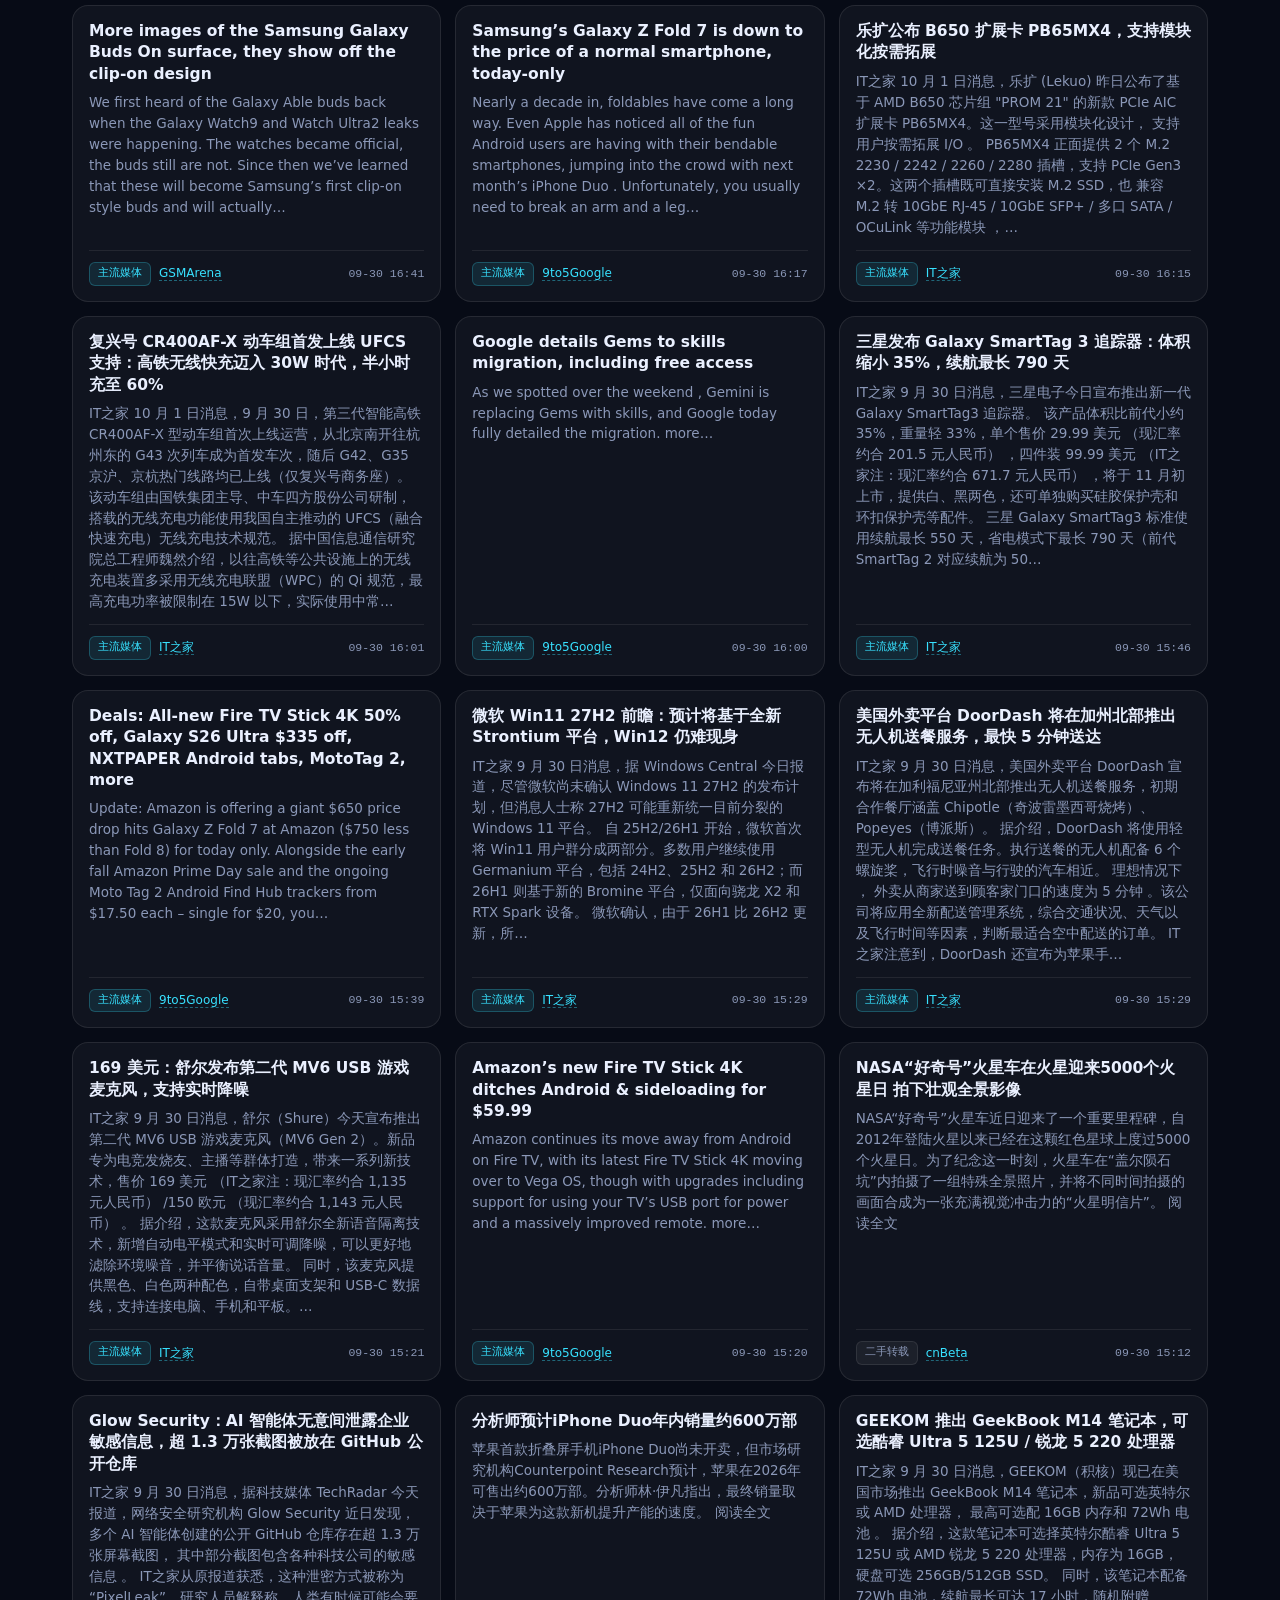
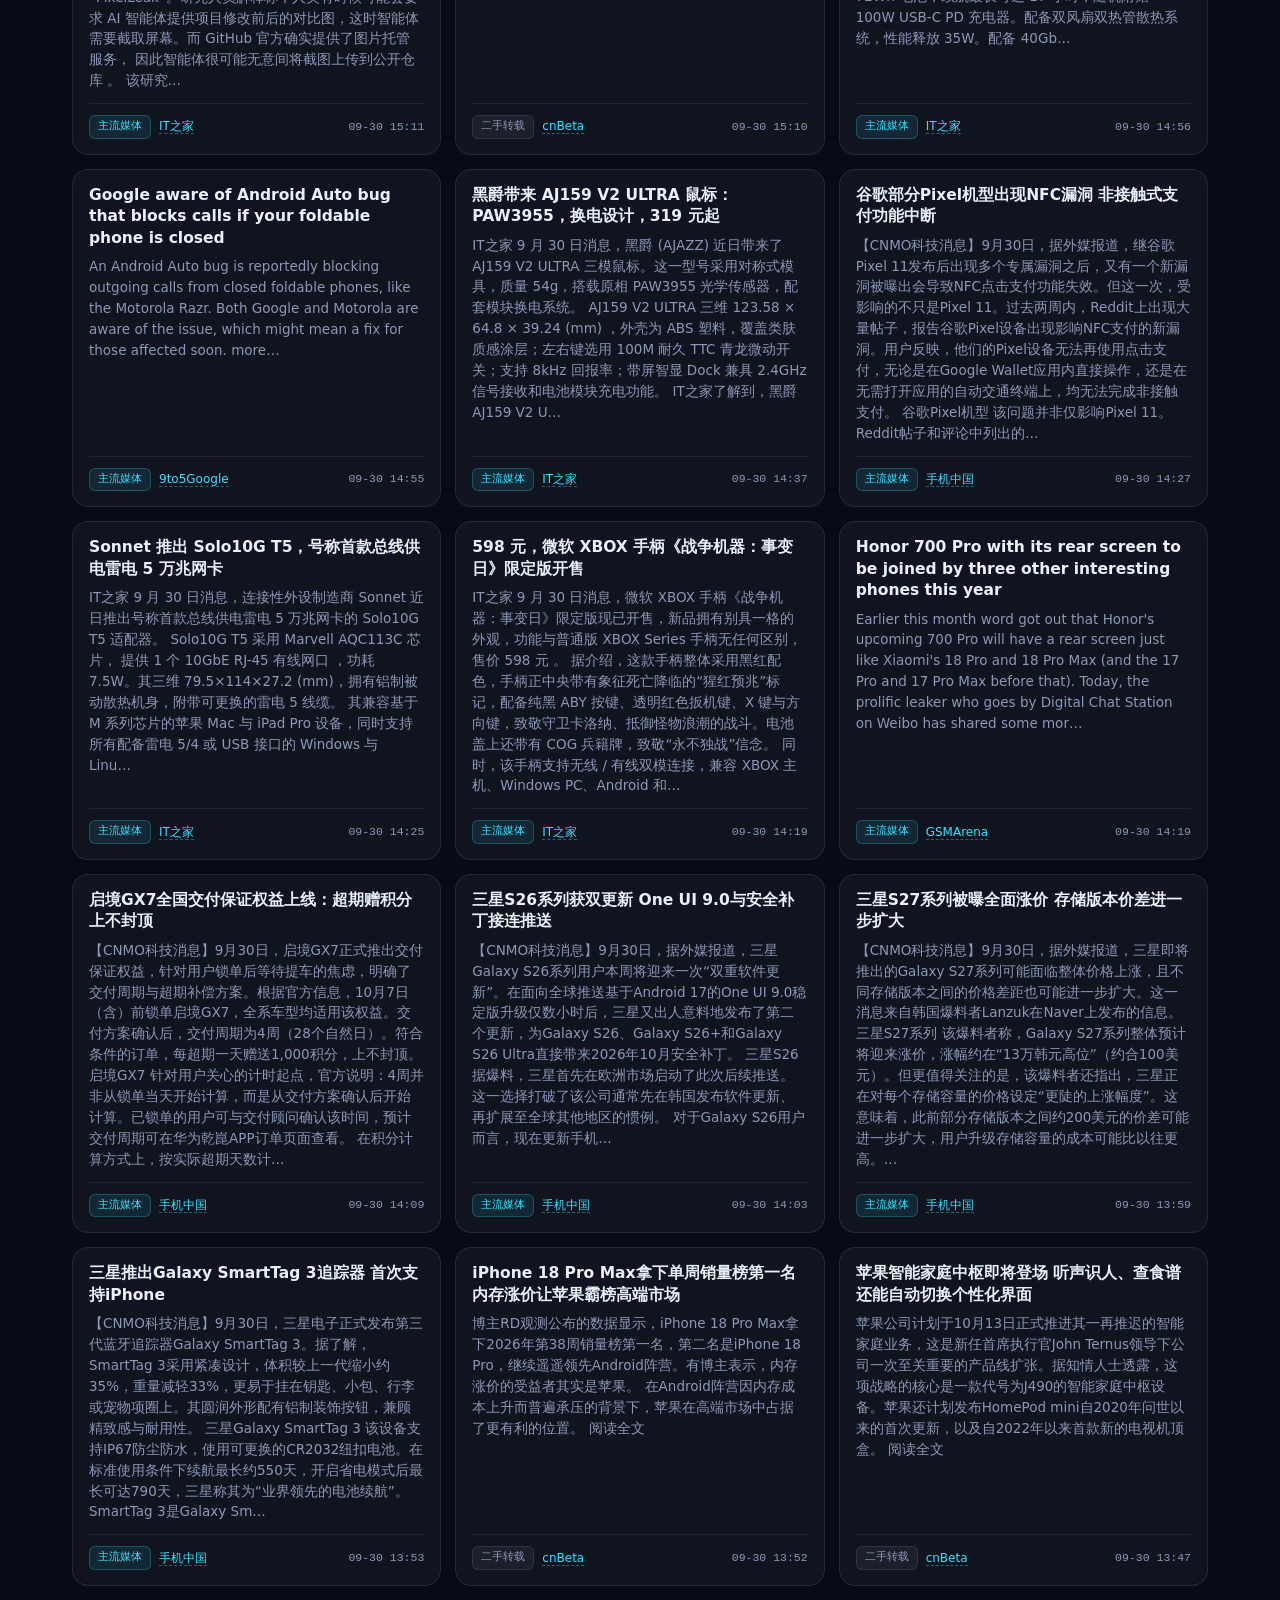
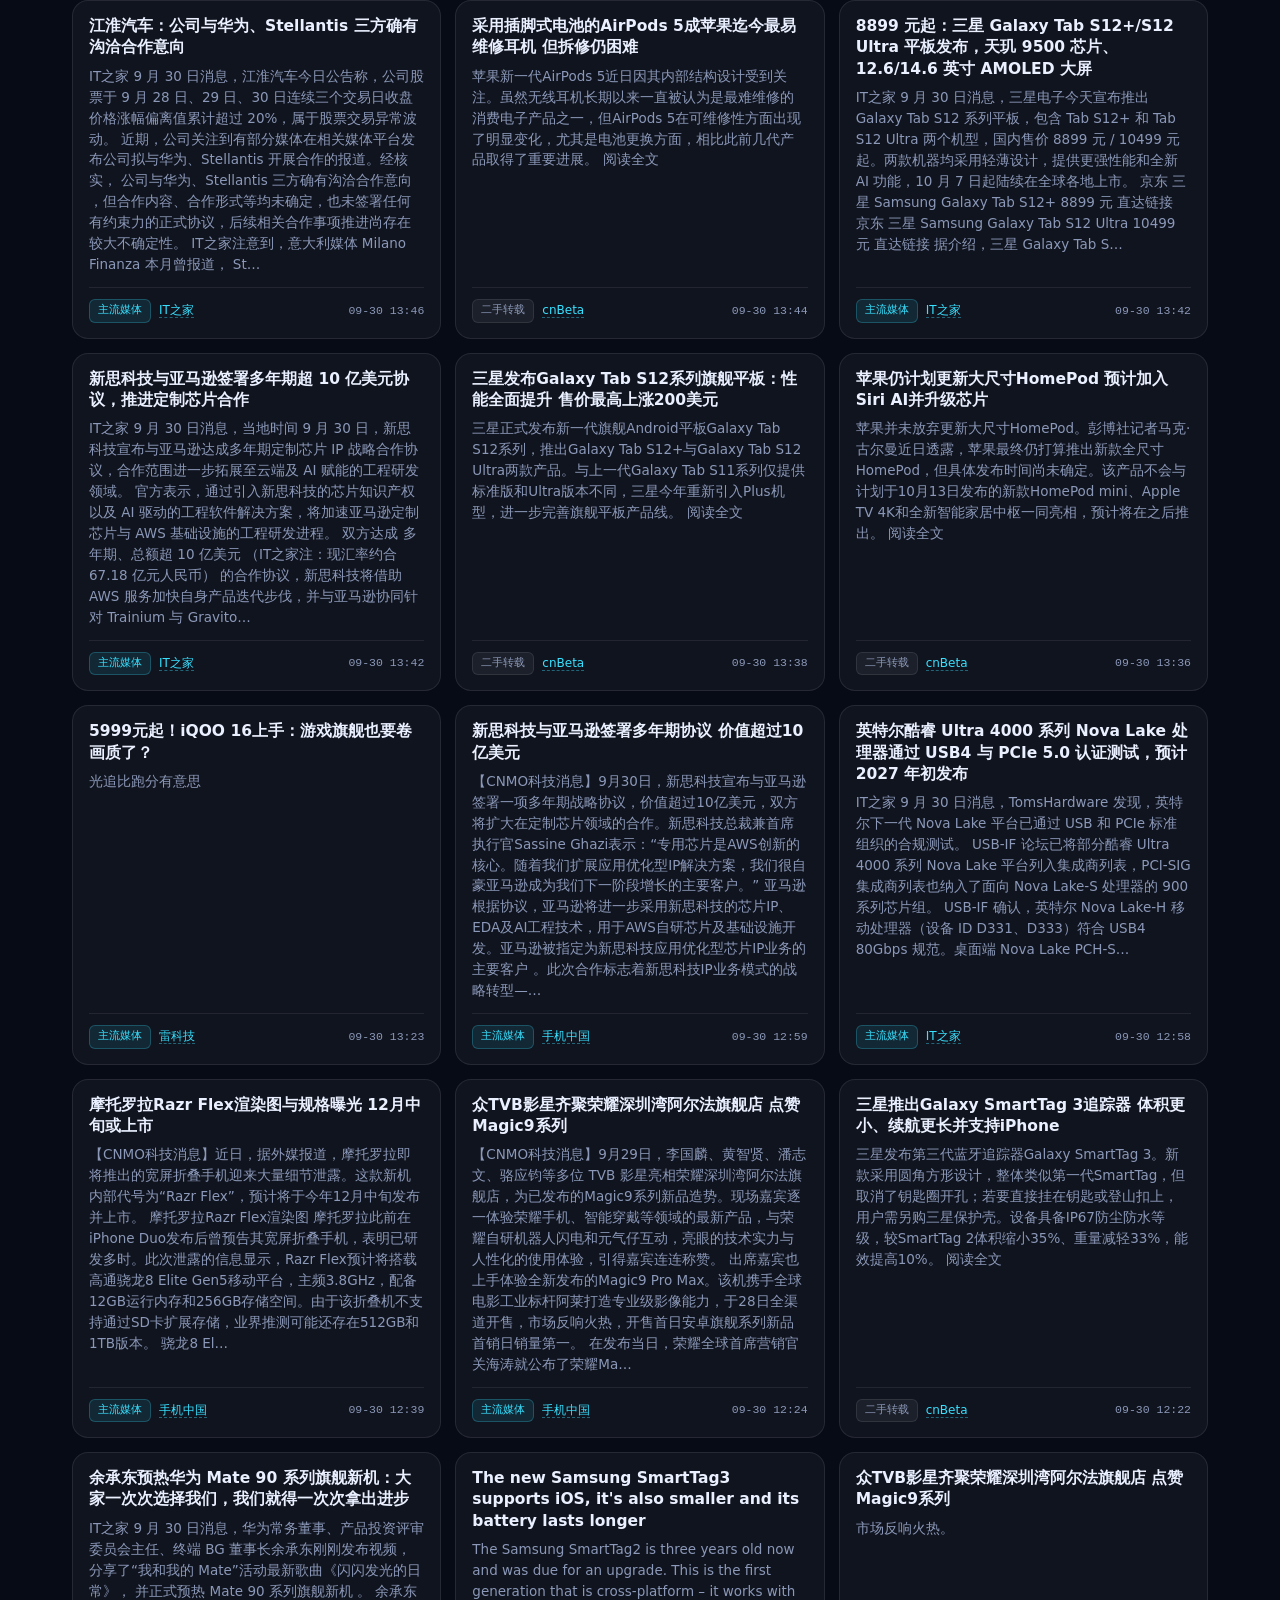
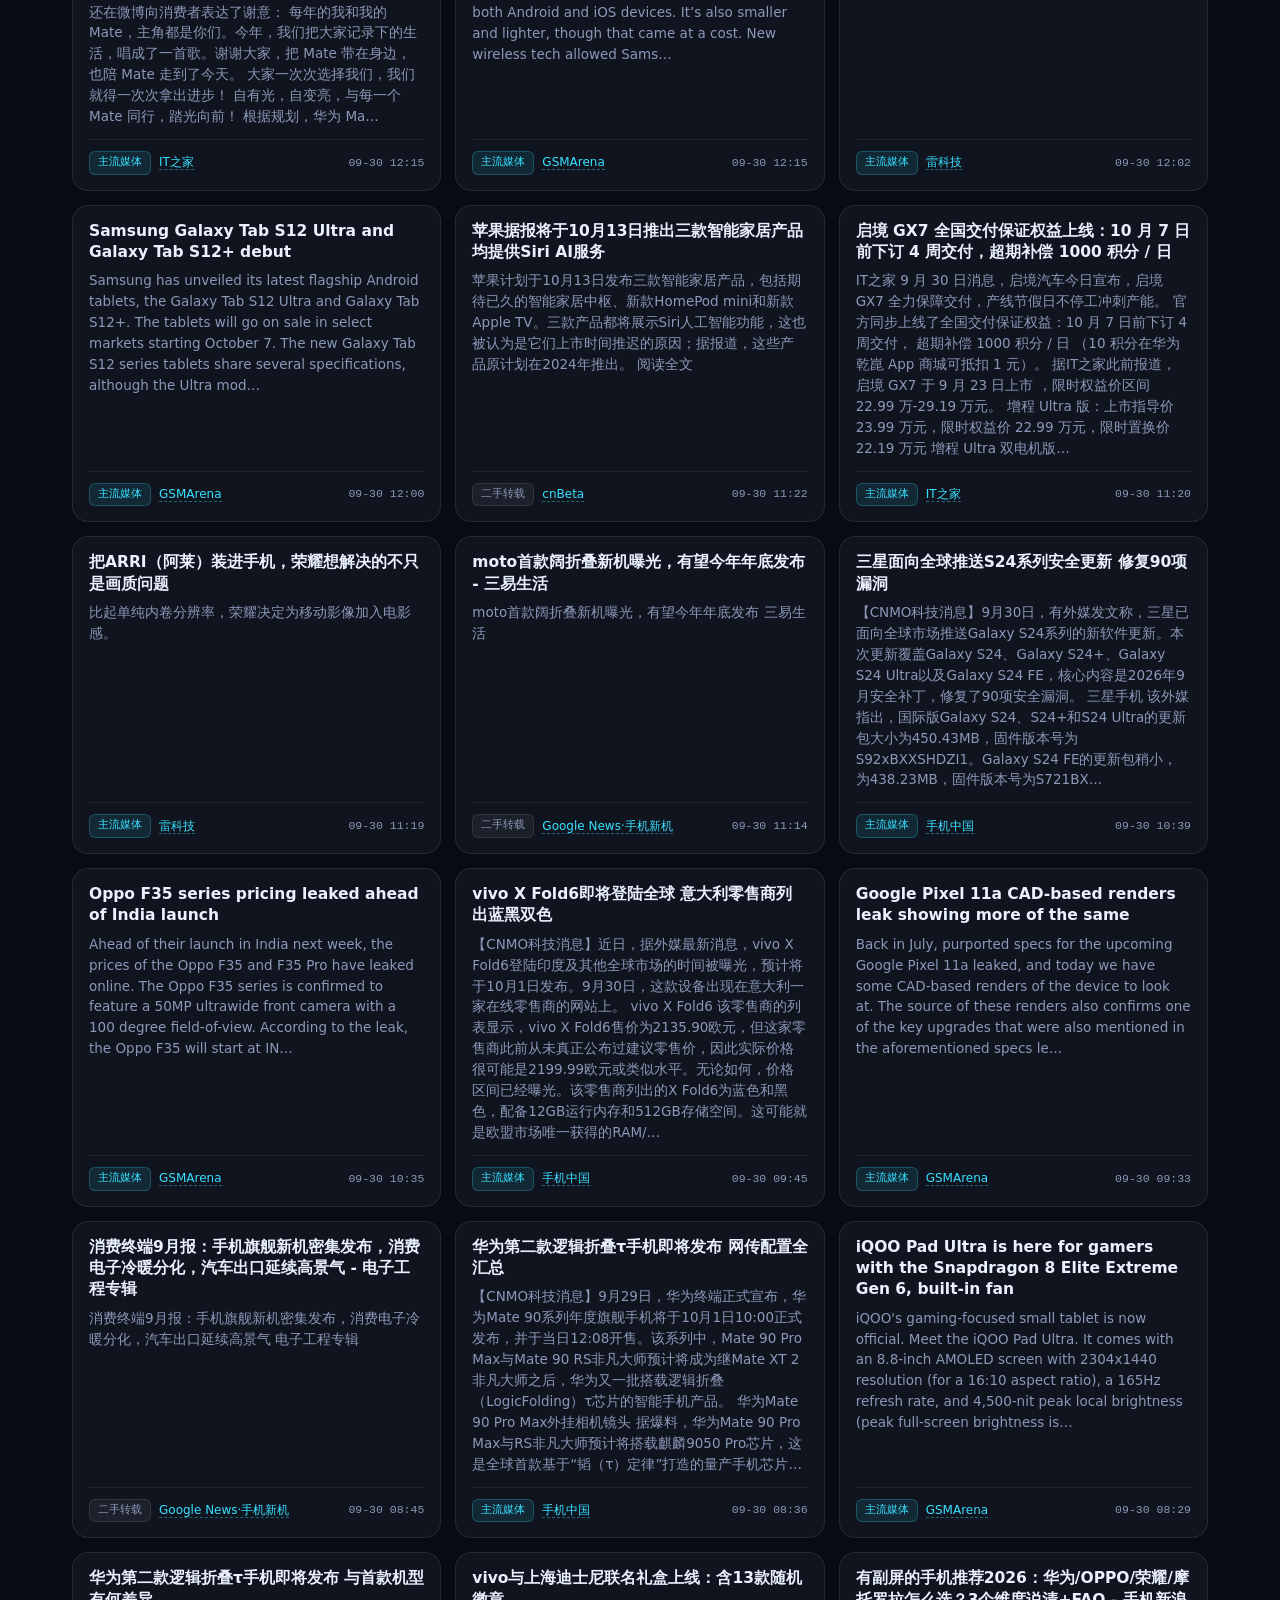
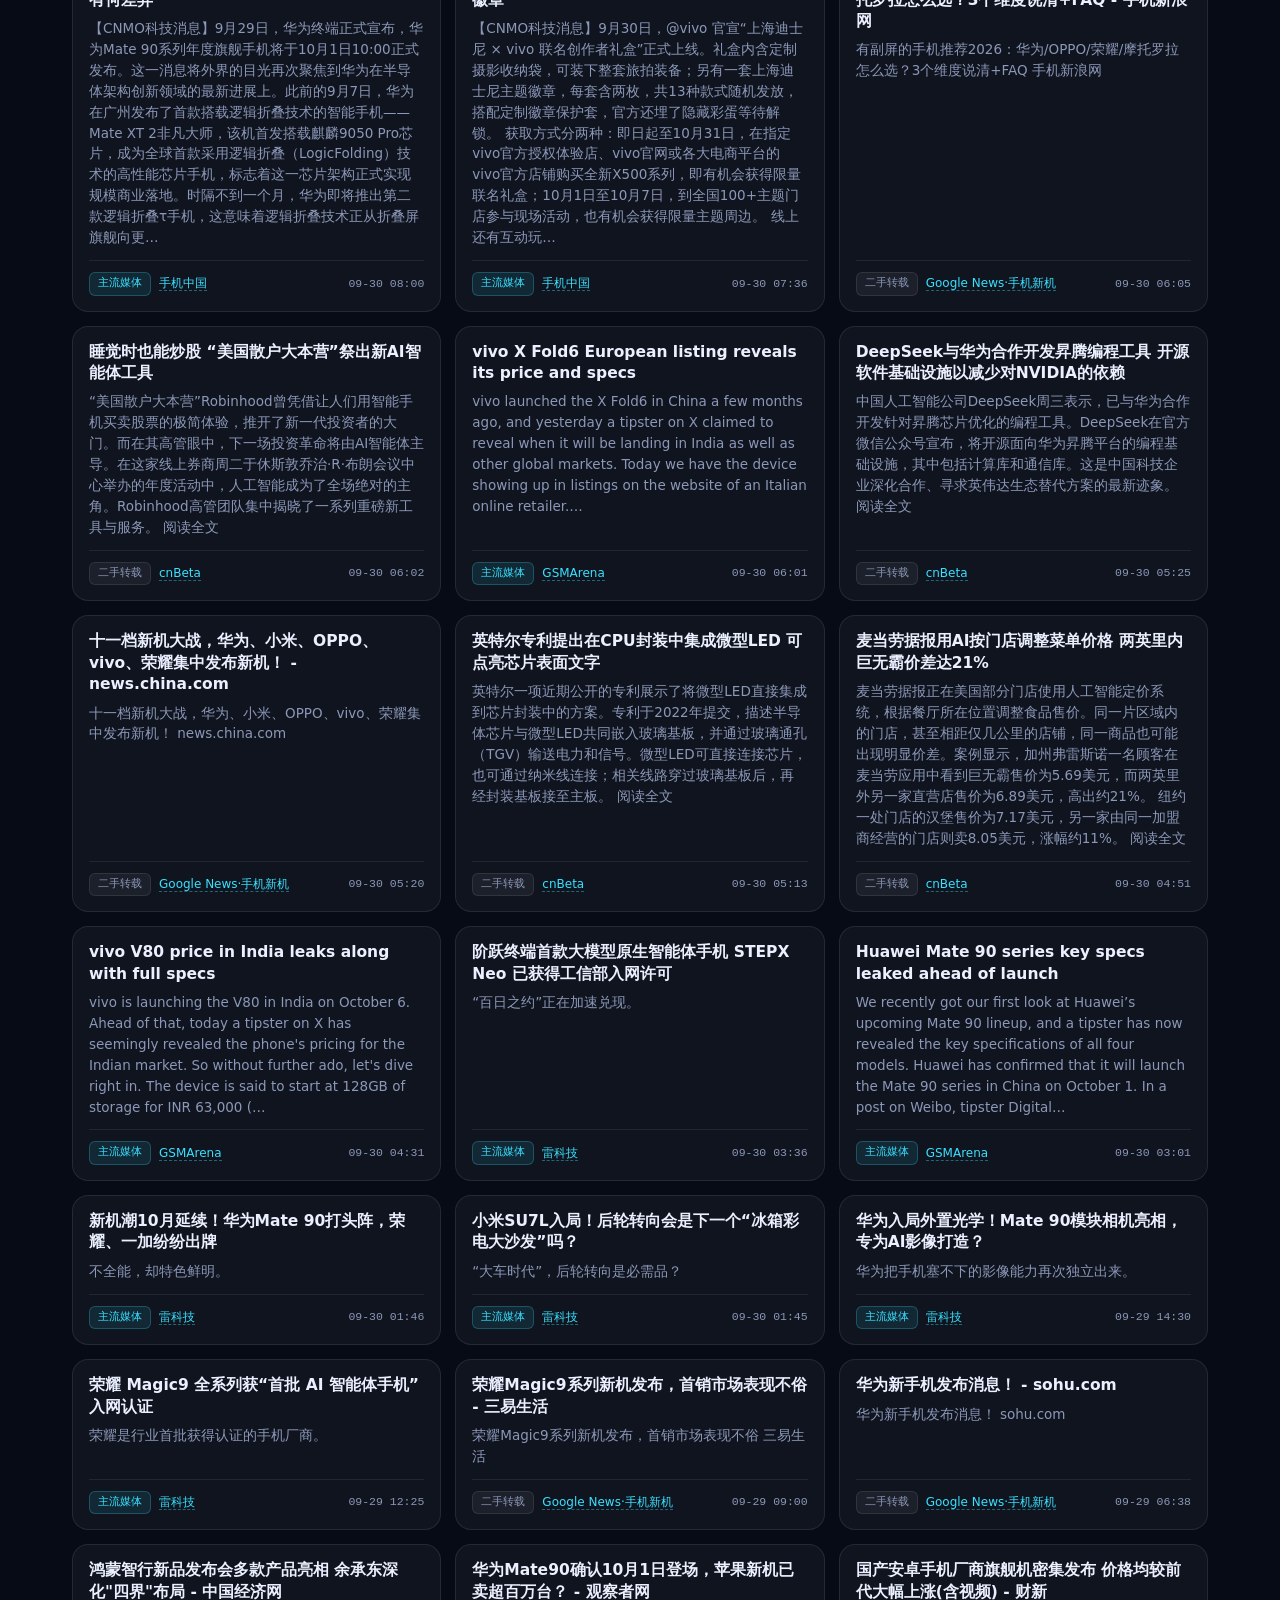
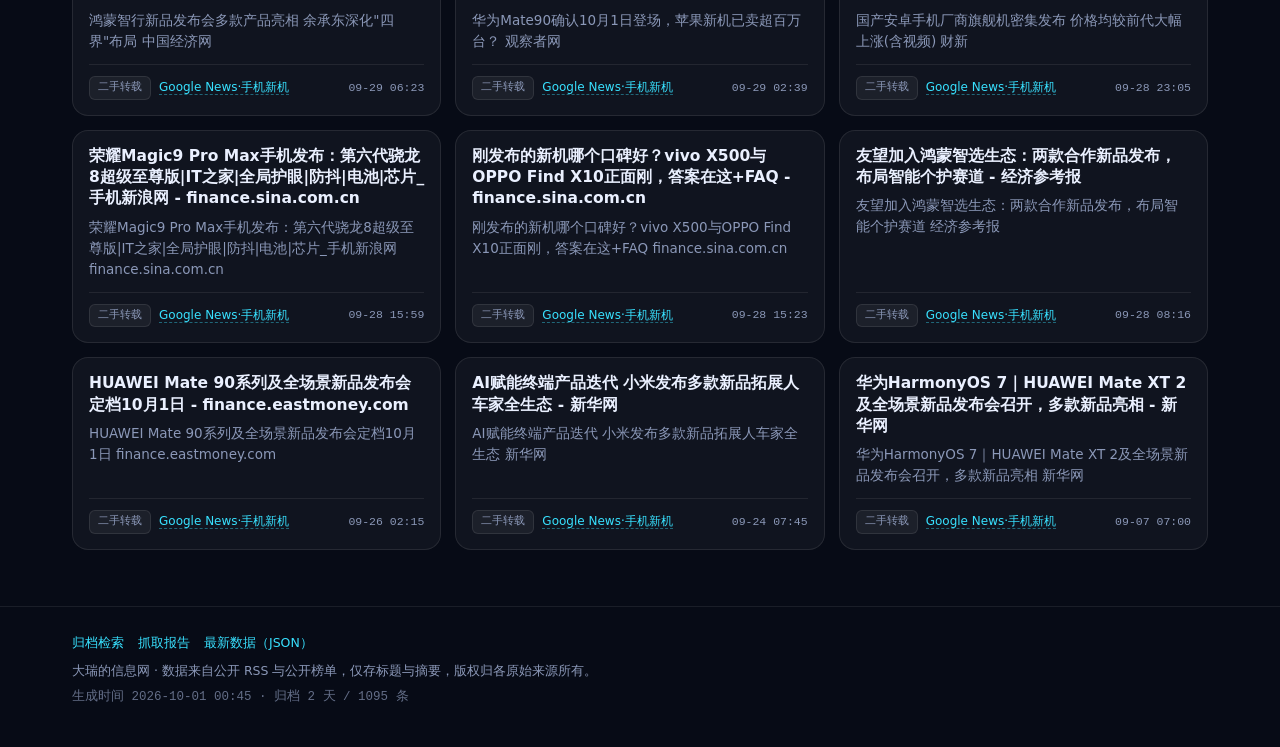
==== commit 39fdc836: "feat(web): 导航改为顶部板块标签切换，板块扩为 8 个（新增手机动态/天津新闻/国际新闻/地缘冲突） - 交互：移除索引勾选式筛选，顶部 sticky 标签栏一点即切板块（含条数角标，窄屏横" ====
--- a/docs/index.html
+++ b/docs/index.html
@@ -4,7 +4,7 @@
 <meta charset="utf-8">
 <meta name="viewport" content="width=device-width,initial-scale=1">
 <title>大瑞的信息网 · 每日两更</title>
-<meta name="description" content="个人自用「大瑞的信息网」：国际观察 / 奇闻怪事 / 国内热点 / 网络舆论 / 科技前沿，每日两更，支持归档检索。">
+<meta name="description" content="个人自用「大瑞的信息网」：手机动态 / 天津新闻 / 国内新闻 / 国际新闻 / 地缘冲突 / 科技前沿 / 奇闻怪事 / 网络舆论，顶部标签切换板块，每日两更，支持归档检索。">
 <link rel="stylesheet" href="styles.css">
 <script src="data.js" defer></script>
 <script src="archive/index.js" defer></script>
@@ -21,12 +21,10 @@
       <span class="brand-name">大瑞的<em>信息网</em></span>
     </div>
     <nav class="nav" id="nav">
-      <a href="#board-geopolitics">国际观察</a>
-      <a href="#board-oddities">奇闻怪事</a>
-      <a href="#board-domestic">国内热点</a>
-      <a href="#board-buzz">网络舆论</a>
-      <a href="#board-tech">科技前沿</a>
+      <a href="#boardTabs">板块</a>
+      <a href="#searchPanel">检索</a>
       <a href="archive.html" class="strong">归档检索</a>
+      <a href="report.json" target="_blank" rel="noopener" class="hide-sm">抓取报告</a>
     </nav>
   </div>
 </header>
@@ -34,24 +32,16 @@
 <section class="hero wrap">
   <h1>大瑞的<span class="grad">信息网</span></h1>
   <p class="sub">每日两更（北京时间 08:00 / 20:00 由 GitHub Actions 自动抓取）。
-     五大板块聚合公开订阅源与热榜，仅存标题与摘要，正文跳转原始来源；自用选题材料库，非对外展示。</p>
+     顶部标签一点即切板块，八大板块聚合公开订阅源与热榜，仅存标题与摘要，正文跳转原始来源；自用选题材料库，非对外展示。</p>
   <div class="hero-meta" id="heroMeta"></div>
 </section>
 
 <section class="wrap" id="searchPanel">
   <div class="panel">
     <div class="panel-row">
-      <input type="text" id="kw" placeholder="关键词检索：标题 / 摘要 / 来源，多个词用空格分隔">
+      <input type="text" id="kw" placeholder="在当前选中板块内检索：标题 / 摘要 / 来源，多个词用空格分隔">
       <button class="btn" id="btnSearch">检索</button>
       <button class="btn ghost" id="btnReset">重置</button>
-    </div>
-    <div class="panel-row">
-      <span class="panel-label">板块</span>
-      <label class="chk" data-block-chk="geopolitics"><input type="checkbox" value="geopolitics">国际观察</label>
-      <label class="chk" data-block-chk="oddities"><input type="checkbox" value="oddities">奇闻怪事</label>
-      <label class="chk" data-block-chk="domestic"><input type="checkbox" value="domestic">国内热点</label>
-      <label class="chk" data-block-chk="buzz"><input type="checkbox" value="buzz">网络舆论</label>
-      <label class="chk" data-block-chk="tech"><input type="checkbox" value="tech">科技前沿</label>
     </div>
     <div class="panel-row">
       <span class="panel-label">范围</span>
@@ -59,24 +49,38 @@
         <button data-scope="latest" class="active">仅最新一期</button>
         <button data-scope="archive">含历史归档</button>
       </div>
-      <span class="panel-label">日期</span>
-      <input type="date" id="from" aria-label="起始日期">
-      <span class="panel-label">→</span>
-      <input type="date" id="to" aria-label="结束日期">
+      <details class="fold" id="advFold">
+        <summary>日期区间</summary>
+        <div class="fold-body">
+          <input type="date" id="from" aria-label="起始日期">
+          <span class="panel-label">→</span>
+          <input type="date" id="to" aria-label="结束日期">
+        </div>
+      </details>
       <span id="searchHint" class="hint"></span>
     </div>
+    <p class="scope-note" id="scopeNote"></p>
   </div>
 </section>
 
-<section class="wrap" id="results">
-  <div class="res-head">
-    <h2>检索结果</h2>
-    <span class="res-count" id="resCount"></span>
+<div class="tabs-wrap">
+  <div class="wrap">
+    <div class="tabs" id="boardTabs" role="tablist" aria-label="板块切换"></div>
   </div>
-  <div id="resBody"></div>
-</section>
+</div>
 
-<main class="wrap" id="boards"></main>
+<main class="wrap">
+  <section id="results" class="hidden">
+    <div class="res-head">
+      <h2>检索结果</h2>
+      <span class="res-count" id="resCount"></span>
+      <button class="btn ghost" id="btnBack" style="margin-left:auto">返回板块</button>
+    </div>
+    <div id="resBody"></div>
+  </section>
+
+  <section id="boardView"></section>
+</main>
 
 <footer class="site-foot">
   <div class="wrap">
--- a/docs/styles.css
+++ b/docs/styles.css
@@ -98,8 +98,7 @@
 .when{font-family:var(--mono);font-size:11.5px;color:var(--muted);margin-left:auto}
 
 /* search results */
-#results{display:none}
-#results.on{display:block}
+#results{display:block}
 .res-head{display:flex;align-items:baseline;gap:12px;flex-wrap:wrap;margin-bottom:14px}
 .res-head h2{margin:0;font-size:clamp(18px,2.6vw,24px);font-weight:850}
 .res-count{font-family:var(--mono);font-size:12.5px;color:var(--cyan)}
@@ -140,3 +139,34 @@
   .hero{padding-top:34px}
   .grid{grid-template-columns:1fr}
 }
+
+/* ---------- v2：顶部板块标签栏 ---------- */
+.tabs-wrap{position:sticky;top:64px;z-index:45;background:rgba(7,11,22,.9);backdrop-filter:blur(14px);border-bottom:1px solid var(--line);margin:6px 0 0}
+.tabs{display:flex;flex-wrap:nowrap;gap:8px;overflow-x:auto;overflow-y:hidden;padding:12px 0;scrollbar-width:none;-ms-overflow-style:none;scroll-behavior:smooth}
+.tabs::-webkit-scrollbar{display:none;height:0}
+.tab{flex:0 0 auto;display:inline-flex;align-items:center;gap:8px;font-family:inherit;font-size:13.5px;color:var(--muted);background:var(--card);border:1px solid var(--card-bd);border-radius:99px;padding:8px 15px;cursor:pointer;white-space:nowrap;transition:.16s}
+.tab:hover{color:var(--txt);border-color:rgba(56,225,255,.42);background:rgba(56,225,255,.06)}
+.tab .t-count{font-family:var(--mono);font-size:10.5px;line-height:1.5;opacity:.85;background:rgba(255,255,255,.08);border-radius:99px;padding:0 7px}
+.tab.active{color:#06101f;background:var(--grad);border-color:transparent;font-weight:800;box-shadow:0 8px 24px rgba(56,225,255,.3)}
+.tab.active .t-count{background:rgba(6,16,31,.2);color:#06101f;opacity:.95}
+.tab.lead::after{content:"★";font-size:10px;opacity:.85}
+
+/* 折叠区（日期区间） */
+.fold{border:1px solid var(--card-bd);border-radius:10px;background:rgba(255,255,255,.02);padding:0 12px}
+.fold>summary{cursor:pointer;list-style:none;font-size:12.5px;color:var(--muted);font-family:var(--mono);padding:9px 2px;white-space:nowrap}
+.fold>summary::-webkit-details-marker{display:none}
+.fold>summary::before{content:"▸";display:inline-block;margin-right:6px;transition:.16s}
+.fold[open]>summary::before{transform:rotate(90deg)}
+.fold[open]>summary{color:var(--cyan)}
+.fold>.fold-body{display:flex;align-items:center;gap:8px;flex-wrap:wrap;padding:2px 2px 12px}
+.scope-note{margin:0;color:var(--muted);font-size:12.5px}
+.scope-note b{color:var(--cyan);font-weight:700}
+.board-empty{padding:60px 4px;text-align:center;color:var(--muted);font-size:14px}
+.hidden{display:none!important}
+
+@media(max-width:640px){
+  .tabs-wrap{top:56px}
+  .head-inner{height:56px}
+  .tab{padding:7px 13px;font-size:13px}
+  .tabs{gap:6px}
+}
